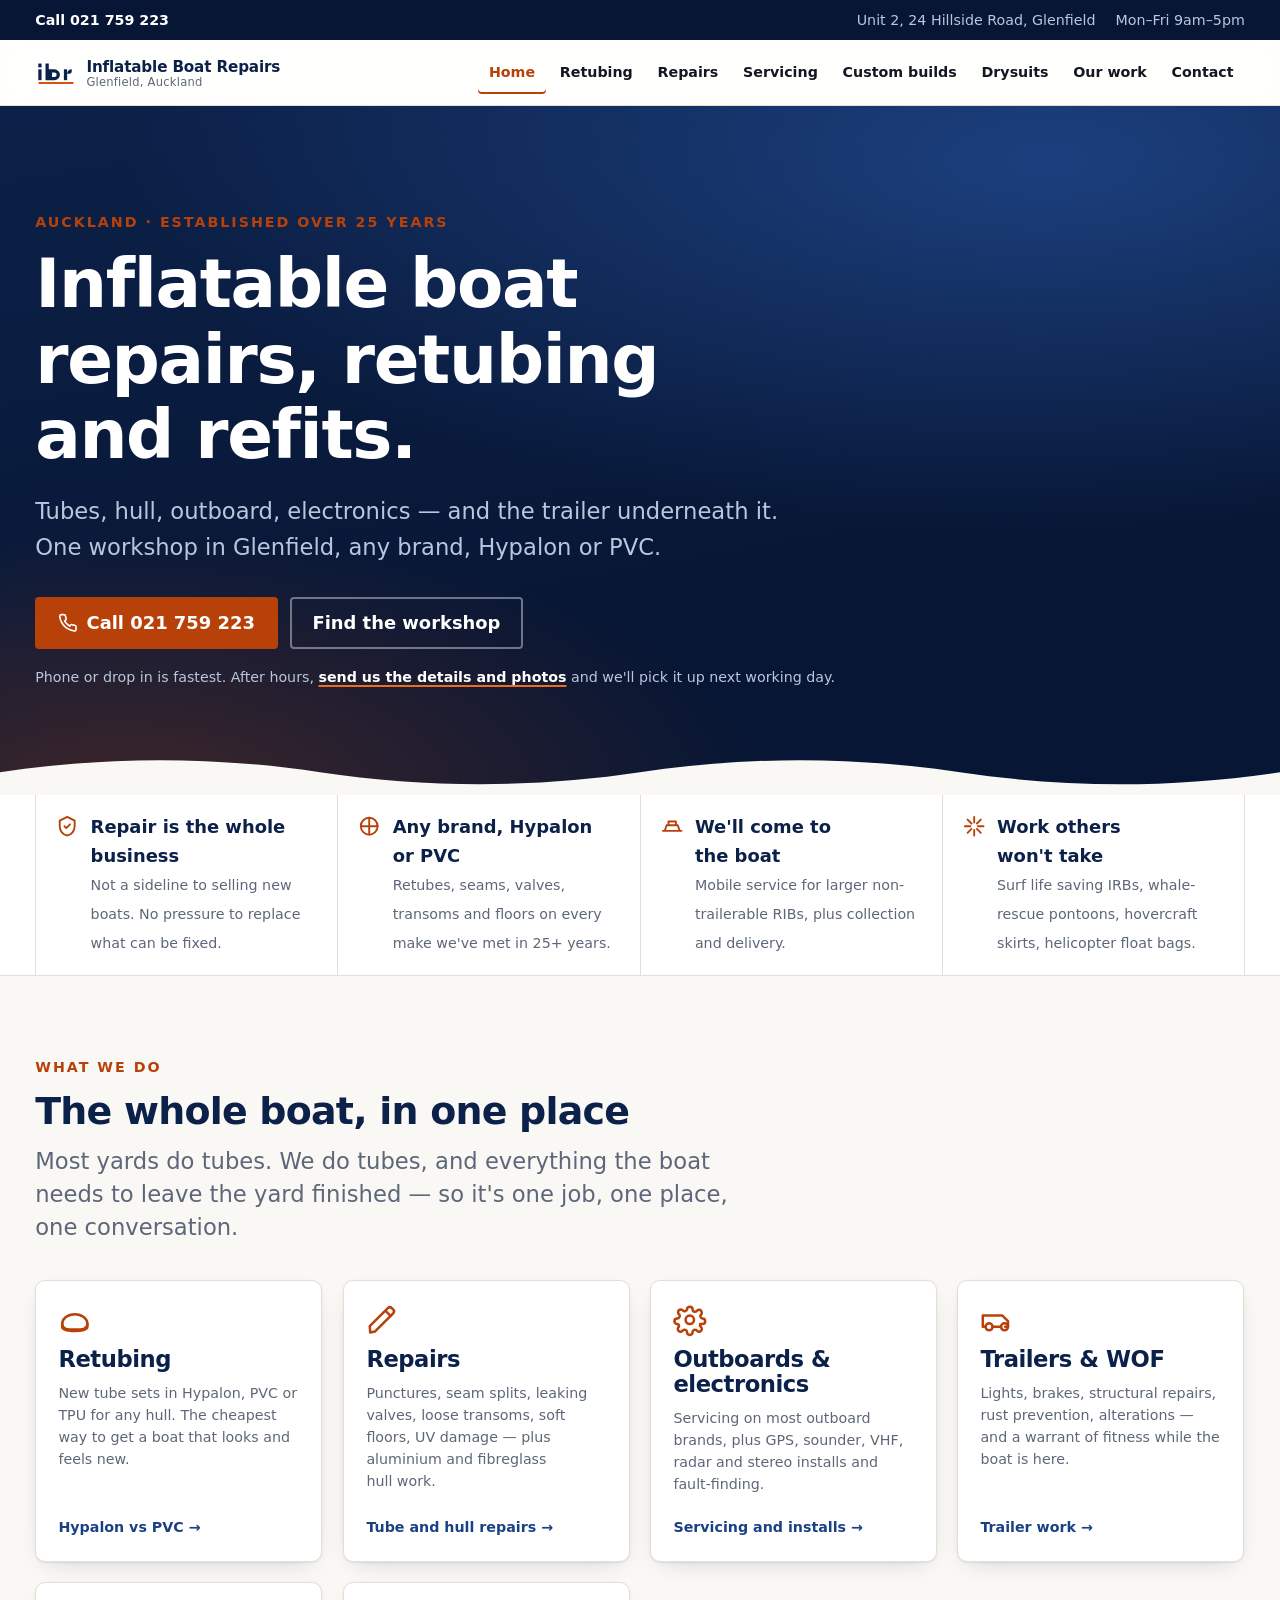
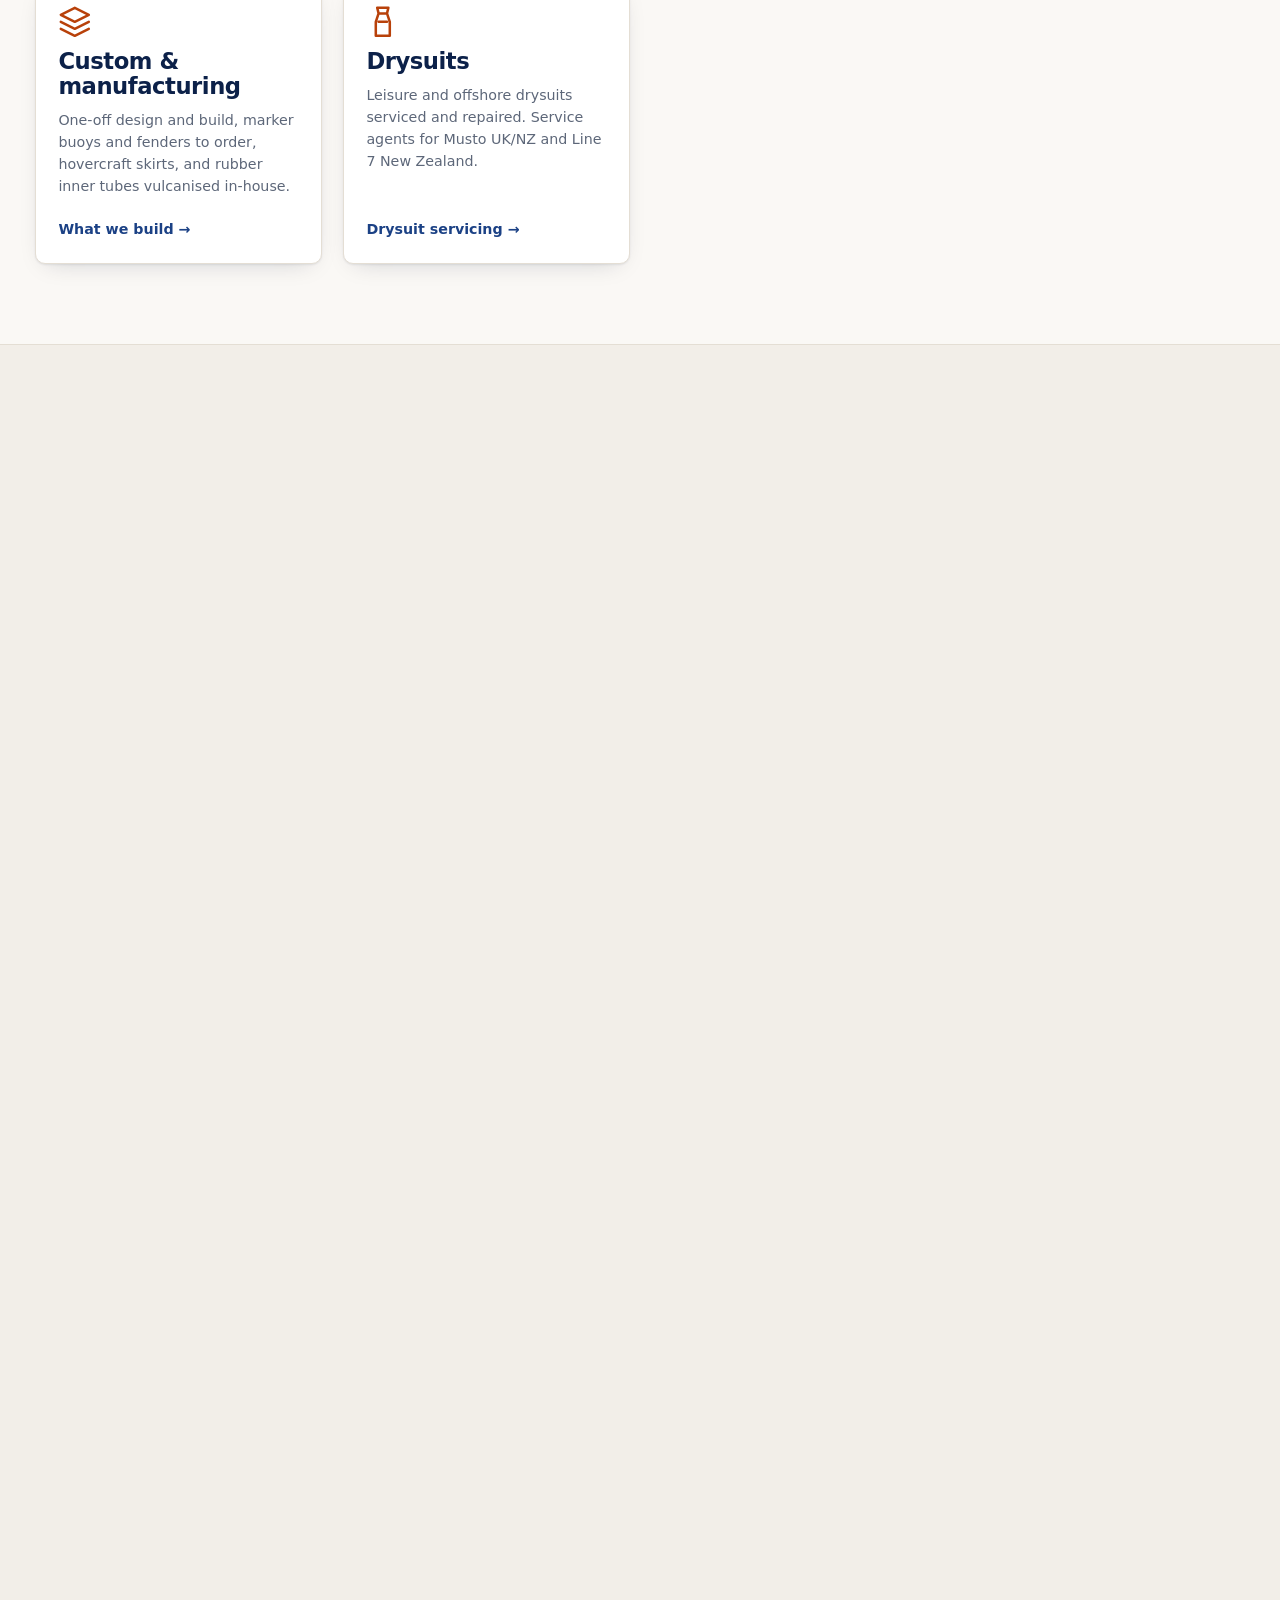
==== site/index.html @ b48d6b83 "feat: rebuild ibr.co.nz as a modern static site Replaces a 2013 HTTrack scrape of a 2004 Dreamweaver" ====
<!doctype html>
<html lang="en-NZ">
<head>
<meta charset="utf-8">
<meta name="viewport" content="width=device-width, initial-scale=1">
<!-- PRE-LAUNCH: remove this line before go-live. See GO-LIVE.md. -->
<meta name="robots" content="noindex, nofollow">
<title>Inflatable Boat Repairs — retubing and refits, Glenfield, Auckland</title>
<meta name="description" content="Auckland's inflatable boat and RIB repair specialist. Retubing in Hypalon and PVC, tube and seam repairs, aluminium and fibreglass hulls, outboards, marine electronics and trailers. Workshop in Glenfield.">
<link rel="icon" href="assets/img/brand/favicon.svg" type="image/svg+xml">
<link rel="stylesheet" href="assets/css/site.css">
<meta property="og:type" content="website">
<meta property="og:title" content="Inflatable Boat Repairs — Glenfield, Auckland">
<meta property="og:description" content="Retubing, tube and hull repairs, outboards, electronics and trailers. One workshop, any brand, Hypalon or PVC.">
<script type="module" src="assets/js/site.js"></script>
</head>
<body>

<a class="skip" href="#main">Skip to content</a>

<div class="callbar">
  <div class="shell callbar__inner">
    <a href="tel:+6421759223">Call 021 759 223</a>
    <span class="callbar__meta">
      <span>Unit 2, 24 Hillside Road, Glenfield</span>
      <span>Mon&ndash;Fri 9am&ndash;5pm</span>
    </span>
  </div>
</div>

<header class="site-header">
  <div class="shell site-header__inner">
    <a class="logo" href="index.html" aria-label="Inflatable Boat Repairs — home">
      <img src="assets/img/brand/logo.svg" width="128" height="72" alt="">
      <span class="logo__text">
        <span class="logo__name">Inflatable Boat Repairs</span>
        <span class="logo__tag">Glenfield, Auckland</span>
      </span>
    </a>

    <button class="nav-toggle" type="button" aria-expanded="false" aria-controls="primary-nav" hidden>
      <svg viewBox="0 0 24 24" fill="none" stroke="currentColor" stroke-width="2.5" stroke-linecap="round" aria-hidden="true"><path d="M4 7h16M4 12h16M4 17h16"/></svg>
      Menu
    </button>

    <nav class="nav" id="primary-nav" aria-label="Primary">
      <ul>
        <li><a href="index.html" aria-current="page">Home</a></li>
        <li><a href="retubing.html">Retubing</a></li>
        <li><a href="repairs.html">Repairs</a></li>
        <li><a href="servicing.html">Servicing</a></li>
        <li><a href="custom.html">Custom builds</a></li>
        <li><a href="drysuits.html">Drysuits</a></li>
        <li><a href="work.html">Our work</a></li>
        <li><a href="contact.html">Contact</a></li>
      </ul>
    </nav>
  </div>
</header>

<main id="main">

  <section class="hero">
    <div class="shell hero__inner">
      <p class="eyebrow">Auckland &middot; established over 25 years</p>
      <h1>Inflatable boat repairs, retubing and refits.</h1>
      <p class="hero__lede">
        Tubes, hull, outboard, electronics &mdash; and the trailer underneath it.
        One workshop in Glenfield, any brand, Hypalon or PVC.
      </p>
      <div class="btn-row hero__actions">
        <a class="btn btn--primary" href="tel:+6421759223">
          <svg viewBox="0 0 24 24" fill="none" stroke="currentColor" stroke-width="2" stroke-linecap="round" stroke-linejoin="round" aria-hidden="true"><path d="M22 16.9v3a2 2 0 0 1-2.2 2 19.8 19.8 0 0 1-8.6-3.1 19.5 19.5 0 0 1-6-6A19.8 19.8 0 0 1 2.1 4.2 2 2 0 0 1 4.1 2h3a2 2 0 0 1 2 1.7c.1 1 .4 1.9.7 2.8a2 2 0 0 1-.5 2.1L8.1 9.9a16 16 0 0 0 6 6l1.3-1.3a2 2 0 0 1 2.1-.4c.9.3 1.8.6 2.8.7a2 2 0 0 1 1.7 2z"/></svg>
          Call 021 759 223
        </a>
        <a class="btn btn--on-dark" href="contact.html">Find the workshop</a>
      </div>
      <p class="hero__note">
        Phone or drop in is fastest. After hours,
        <a href="contact.html#enquiry">send us the details and photos</a> and we'll pick it up next working day.
      </p>
    </div>
    <svg class="hero__waterline" viewBox="0 0 1440 60" preserveAspectRatio="none" aria-hidden="true" focusable="false">
      <path fill="currentColor" d="M0 34c120-18 240-18 360 0s240 18 360 0 240-18 360 0 240 18 360 0v26H0z"/>
    </svg>
  </section>

  <section class="trust">
    <div class="shell">
      <h2 class="visually-hidden">Why owners and operators bring boats to us</h2>
      <ul>
        <li>
          <svg viewBox="0 0 24 24" fill="none" stroke="currentColor" stroke-width="2" stroke-linecap="round" stroke-linejoin="round" aria-hidden="true"><path d="M12 2 4 6v6c0 5 3.4 9.4 8 10 4.6-.6 8-5 8-10V6z"/><path d="m9 12 2 2 4-4"/></svg>
          <div><b>Repair is the whole business</b><span>Not a sideline to selling new boats. No pressure to replace what can be fixed.</span></div>
        </li>
        <li>
          <svg viewBox="0 0 24 24" fill="none" stroke="currentColor" stroke-width="2" stroke-linecap="round" stroke-linejoin="round" aria-hidden="true"><path d="M3 12h18M12 3v18"/><circle cx="12" cy="12" r="9"/></svg>
          <div><b>Any brand, Hypalon or PVC</b><span>Retubes, seams, valves, transoms and floors on every make we've met in 25+ years.</span></div>
        </li>
        <li>
          <svg viewBox="0 0 24 24" fill="none" stroke="currentColor" stroke-width="2" stroke-linecap="round" stroke-linejoin="round" aria-hidden="true"><path d="M2 17h20M4 17l2-6h12l2 6M8 11V7h8v4"/></svg>
          <div><b>We'll come to the boat</b><span>Mobile service for larger non-trailerable RIBs, plus collection and delivery.</span></div>
        </li>
        <li>
          <svg viewBox="0 0 24 24" fill="none" stroke="currentColor" stroke-width="2" stroke-linecap="round" stroke-linejoin="round" aria-hidden="true"><path d="M12 2v6M12 22v-6M4.9 4.9l4.2 4.2M19.1 19.1l-4.2-4.2M2 12h6M22 12h-6M4.9 19.1l4.2-4.2M19.1 4.9l-4.2 4.2"/></svg>
          <div><b>Work others won't take</b><span>Surf life saving IRBs, whale-rescue pontoons, hovercraft skirts, helicopter float bags.</span></div>
        </li>
      </ul>
    </div>
  </section>

  <section class="section">
    <div class="shell">
      <p class="eyebrow">What we do</p>
      <h2 style="font-size:var(--step-3)">The whole boat, in one place</h2>
      <p class="lede" style="margin-block-start:.75rem">
        Most yards do tubes. We do tubes, and everything the boat needs to leave
        the yard finished &mdash; so it's one job, one place, one conversation.
      </p>

      <div class="grid" style="margin-block-start:2.25rem">
        <article class="card">
          <svg class="card__icon" viewBox="0 0 24 24" fill="none" stroke="currentColor" stroke-width="1.8" stroke-linecap="round" stroke-linejoin="round" aria-hidden="true"><path d="M3 15c0-3.9 4-7 9-7s9 3.1 9 7-4 4-9 4-9-.1-9-4z"/><path d="M3 15v2c0 2 4 3 9 3s9-1 9-3v-2"/></svg>
          <h3>Retubing</h3>
          <p>New tube sets in Hypalon, PVC or TPU for any hull. The cheapest way to get a boat that looks and feels new.</p>
          <a class="card__more" href="retubing.html">Hypalon vs PVC</a>
        </article>

        <article class="card">
          <svg class="card__icon" viewBox="0 0 24 24" fill="none" stroke="currentColor" stroke-width="1.8" stroke-linecap="round" stroke-linejoin="round" aria-hidden="true"><path d="m14.7 6.3 3 3M3 21l3.5-.7L19.4 7.4a2 2 0 0 0 0-2.8l-1-1a2 2 0 0 0-2.8 0L2.7 16.5z"/></svg>
          <h3>Repairs</h3>
          <p>Punctures, seam splits, leaking valves, loose transoms, soft floors, UV damage &mdash; plus aluminium and fibreglass hull work.</p>
          <a class="card__more" href="repairs.html">Tube and hull repairs</a>
        </article>

        <article class="card">
          <svg class="card__icon" viewBox="0 0 24 24" fill="none" stroke="currentColor" stroke-width="1.8" stroke-linecap="round" stroke-linejoin="round" aria-hidden="true"><circle cx="12" cy="12" r="3"/><path d="M19.4 15a1.7 1.7 0 0 0 .3 1.8l.1.1a2 2 0 1 1-2.8 2.8l-.1-.1a1.7 1.7 0 0 0-2.9 1.2 2 2 0 1 1-4 0 1.7 1.7 0 0 0-2.9-1.2l-.1.1a2 2 0 1 1-2.8-2.8l.1-.1A1.7 1.7 0 0 0 3 15a2 2 0 1 1 0-4 1.7 1.7 0 0 0 1.5-2.7l-.1-.1a2 2 0 1 1 2.8-2.8l.1.1A1.7 1.7 0 0 0 10 4.6a2 2 0 1 1 4 0 1.7 1.7 0 0 0 2.9 1.2l.1-.1a2 2 0 1 1 2.8 2.8l-.1.1A1.7 1.7 0 0 0 21 11a2 2 0 1 1 0 4z"/></svg>
          <h3>Outboards &amp; electronics</h3>
          <p>Servicing on most outboard brands, plus GPS, sounder, VHF, radar and stereo installs and fault-finding.</p>
          <a class="card__more" href="servicing.html">Servicing and installs</a>
        </article>

        <article class="card">
          <svg class="card__icon" viewBox="0 0 24 24" fill="none" stroke="currentColor" stroke-width="1.8" stroke-linecap="round" stroke-linejoin="round" aria-hidden="true"><circle cx="6.5" cy="17" r="2.5"/><circle cx="17.5" cy="17" r="2.5"/><path d="M4 17H2V9h14l4 4v4h-2M9 17h6"/></svg>
          <h3>Trailers &amp; WOF</h3>
          <p>Lights, brakes, structural repairs, rust prevention, alterations &mdash; and a warrant of fitness while the boat is here.</p>
          <a class="card__more" href="servicing.html#trailers">Trailer work</a>
        </article>

        <article class="card">
          <svg class="card__icon" viewBox="0 0 24 24" fill="none" stroke="currentColor" stroke-width="1.8" stroke-linecap="round" stroke-linejoin="round" aria-hidden="true"><path d="M12 2 2 7l10 5 10-5z"/><path d="m2 17 10 5 10-5M2 12l10 5 10-5"/></svg>
          <h3>Custom &amp; manufacturing</h3>
          <p>One-off design and build, marker buoys and fenders to order, hovercraft skirts, and rubber inner tubes vulcanised in-house.</p>
          <a class="card__more" href="custom.html">What we build</a>
        </article>

        <article class="card">
          <svg class="card__icon" viewBox="0 0 24 24" fill="none" stroke="currentColor" stroke-width="1.8" stroke-linecap="round" stroke-linejoin="round" aria-hidden="true"><path d="M8 2h8l-1 4H9zM9 6l-2 6v10h10V12l-2-6M9 12h6"/></svg>
          <h3>Drysuits</h3>
          <p>Leisure and offshore drysuits serviced and repaired. Service agents for Musto UK/NZ and Line 7 New Zealand.</p>
          <a class="card__more" href="drysuits.html">Drysuit servicing</a>
        </article>
      </div>
    </div>
  </section>

  <section class="section section--sunken deferred">
    <div class="shell">
      <div class="split">
        <div>
          <p class="eyebrow">The decision most owners face</p>
          <h2 style="font-size:var(--step-3)">Hypalon or PVC?</h2>
          <div class="prose" style="margin-block-start:1rem">
            <p>
              It's the question that decides what a retube costs and how long it
              lasts. The short version: <strong>Hypalon</strong> &mdash; properly,
              chlorosulfonated polyethylene &mdash; is chosen for longevity and dry
              abrasion resistance, and averages around 30 years.
              <strong>PVC</strong> is chosen for fast production and a lower price,
              and averages around 7.
            </p>
            <p>
              Which is right depends on how the boat is used, where it's stored, and
              how long you plan to keep it. A boat on a mooring in full Auckland sun
              is a different problem from a tender that lives under cover.
            </p>
          </div>
          <div class="btn-row" style="margin-block-start:1.5rem">
            <a class="btn btn--ghost" href="retubing.html">Compare the materials</a>
          </div>
        </div>
        <div class="grid" style="gap:1rem">
          <figure class="shot">
            <img src="assets/img/archive/hypalon-tube.jpg" width="300" height="197" alt="A Hypalon tube set under construction in the IBR workshop." loading="lazy" decoding="async">
            <figcaption><b>Hypalon</b><span>~30 year average life. Best dry abrasion resistance.</span></figcaption>
          </figure>
          <figure class="shot">
            <img src="assets/img/archive/pvc-tube.jpg" width="300" height="199" alt="A PVC tube set on the bench." loading="lazy" decoding="async">
            <figcaption><b>PVC</b><span>~7 year average life. Lower cost, faster to build.</span></figcaption>
          </figure>
        </div>
      </div>
    </div>
  </section>

  <section class="section deferred">
    <div class="shell">
      <p class="eyebrow">Track record</p>
      <h2 style="font-size:var(--step-3)">The jobs that prove the fabrication</h2>
      <p class="lede" style="margin-block-start:.75rem">
        Anyone can patch a tube. These are the jobs that show what the workshop can
        actually make.
      </p>

      <div class="grid grid--2" style="margin-block-start:2.25rem">
        <article class="card">
          <h3>Whale rescue pontoons</h3>
          <p>
            Developed with Project Jonah to refloat stranded and injured whales and
            carry them back to sea &mdash; a world first. Sets are still built here and
            shipped overseas.
          </p>
        </article>
        <article class="card">
          <h3>Surf life saving IRBs</h3>
          <p>
            Repairs and retubes for New Zealand surf life saving craft &mdash; boats
            that get launched through breaking surf and have to be right.
          </p>
        </article>
        <article class="card">
          <h3>Rescue hovercraft</h3>
          <p>
            Directional air fingers produced for the Auckland Airport rescue
            hovercraft, alongside hovercraft skirts for the leisure market.
          </p>
        </article>
        <article class="card">
          <h3>Ocean racing drysuits</h3>
          <p>
            Service agents through the Whitbread, the Volvo Ocean Race and the BT
            Global Challenge &mdash; kit that has to keep working a long way from help.
          </p>
        </article>
      </div>

      <div class="btn-row" style="margin-block-start:2rem">
        <a class="btn btn--ghost" href="work.html">See the workshop</a>
      </div>
    </div>
  </section>

  <!-- EDIT ME: one line, changed as the season turns. See README.md. -->
  <section class="section section--sunken">
    <div class="shell shell--narrow center">
      <p class="eyebrow">Current booking status</p>
      <p style="font-size:var(--step-2);font-weight:800;color:var(--brand);line-height:1.25;text-wrap:balance">
        Winter is the quiet bench &mdash; the best time to book a retube or a
        commercial refit before the season starts.
      </p>
      <p style="margin-block-start:1rem;color:var(--text-muted)">
        From September the workshop fills up fast. If your boat needs to be ready for
        Labour Weekend, talk to us early rather than late.
      </p>
    </div>
  </section>

  <section class="cta section">
    <div class="shell">
      <h2>Not sure if it's worth fixing?</h2>
      <p>
        That's the most common call we get, and it's a fair question. Ring us and
        describe it, or bring the boat in &mdash; we'll tell you straight whether it's
        a repair, a retube, or not worth your money.
      </p>
      <div class="btn-row">
        <a class="btn btn--primary" href="tel:+6421759223">Call 021 759 223</a>
        <a class="btn btn--on-dark" href="contact.html#enquiry">Send photos instead</a>
      </div>
    </div>
  </section>

</main>

<footer class="site-footer">
  <div class="shell">
    <div class="site-footer__grid">
      <div>
        <h2>Workshop</h2>
        <p style="color:#fff;font-weight:700">Inflatable Boat Repairs Ltd</p>
        <p>Unit 2, 24 Hillside Road<br>Glenfield, Auckland</p>
        <p style="margin-block-start:.6rem">Mon&ndash;Fri 9am&ndash;5pm</p>
      </div>
      <div>
        <h2>Contact</h2>
        <ul>
          <li><a class="tel" href="tel:+6421759223">021 759 223</a></li>
          <li><a href="mailto:info@ibr.co.nz">info@ibr.co.nz</a></li>
          <li><a href="contact.html#enquiry">Send us photos</a></li>
        </ul>
      </div>
      <div>
        <h2>Services</h2>
        <ul>
          <li><a href="retubing.html">Retubing</a></li>
          <li><a href="repairs.html">Tube &amp; hull repairs</a></li>
          <li><a href="servicing.html">Outboards &amp; electronics</a></li>
          <li><a href="servicing.html#trailers">Trailers &amp; WOF</a></li>
          <li><a href="custom.html">Custom &amp; manufacturing</a></li>
          <li><a href="drysuits.html">Drysuits</a></li>
        </ul>
      </div>
      <div>
        <h2>More</h2>
        <ul>
          <li><a href="work.html">Our work</a></li>
          <li><a href="contact.html">Contact &amp; directions</a></li>
        </ul>
      </div>
    </div>
    <div class="site-footer__base">
      <span>&copy; 2026 Inflatable Boat Repairs Ltd</span>
      <span>Glenfield, Auckland, New Zealand</span>
    </div>
  </div>
</footer>

</body>
</html>
---- site/assets/css/site.css ----
/* ==========================================================================
   IBR — Inflatable Boat Repairs
   Hand-authored CSS. No build step, no preprocessor.
   Uses native CSS nesting, custom properties, container queries, :has(),
   and cross-document view transitions. Targets current evergreen browsers.
   ========================================================================== */

/* --- Design tokens ------------------------------------------------------ */

:root {
  color-scheme: light dark;

  /* Brand. Descended from the original #000099 but darkened and desaturated
     so it holds body text at AA and doesn't vibrate against white. */
  --navy-900: #071634;
  --navy-800: #0c2149;
  --navy-700: #123061;
  --navy-600: #1b4185;
  --navy-500: #2a5cb0;
  --navy-100: #dbe6f7;
  --navy-050: #eef3fc;

  /* Rescue orange. Marine hi-vis; used only for action and emphasis. */
  --hi-600: #b8410a;
  --hi-500: #d9530f;
  --hi-400: #f26a1b;
  --hi-100: #ffe6d6;

  --sand-050: #faf8f5;
  --sand-100: #f2eee8;
  --sand-200: #e4ded4;

  --ink-900: #131720;
  --ink-700: #333b4a;
  --ink-500: #5d6779;
  --ink-300: #9aa3b2;

  /* Semantic — light theme is the base definition. */
  --bg: var(--sand-050);
  --bg-raised: #ffffff;
  --bg-sunken: var(--sand-100);
  --bg-invert: var(--navy-900);
  --text: var(--ink-900);
  --text-muted: var(--ink-500);
  --text-invert: #ffffff;
  --text-invert-muted: #b9c6de;
  --rule: var(--sand-200);
  --rule-strong: #cdc4b6;
  --accent: var(--hi-600);
  --accent-hover: var(--hi-500);
  --link: var(--navy-600);
  --brand: var(--navy-800);
  --focus: var(--hi-500);
  --shadow: 0 1px 2px rgb(7 22 52 / 8%), 0 8px 24px -12px rgb(7 22 52 / 22%);
  --shadow-lift: 0 2px 4px rgb(7 22 52 / 10%), 0 16px 40px -16px rgb(7 22 52 / 30%);

  /* Scale */
  --step--1: clamp(0.83rem, 0.81rem + 0.1vw, 0.89rem);
  --step-0: clamp(1rem, 0.96rem + 0.2vw, 1.12rem);
  --step-1: clamp(1.2rem, 1.13rem + 0.36vw, 1.45rem);
  --step-2: clamp(1.45rem, 1.32rem + 0.62vw, 1.9rem);
  --step-3: clamp(1.75rem, 1.53rem + 1.05vw, 2.5rem);
  --step-4: clamp(2.1rem, 1.74rem + 1.75vw, 3.3rem);
  --step-5: clamp(2.5rem, 1.9rem + 2.9vw, 4.4rem);

  --measure: 62ch;
  --gutter: clamp(1rem, 0.6rem + 2vw, 2.5rem);
  --shell: 76rem;
  --radius: 4px;
  --radius-lg: 10px;

  --font: system-ui, -apple-system, "Segoe UI", Roboto, "Helvetica Neue",
    Arial, sans-serif;
  --font-mono: ui-monospace, SFMono-Regular, "SF Mono", Menlo, Consolas,
    monospace;
}

@media (prefers-color-scheme: dark) {
  :root:not([data-theme="light"]) {
    --bg: #0a0f1a;
    --bg-raised: #121a2a;
    --bg-sunken: #070b14;
    --bg-invert: #050a14;
    --text: #eef2f8;
    --text-muted: #a3aec2;
    --text-invert: #ffffff;
    --text-invert-muted: #a3aec2;
    --rule: #23304a;
    --rule-strong: #35476b;
    --accent: #ff8b4a;
    --accent-hover: #ffa370;
    --link: #8db4f0;
    --brand: #d7e4fb;
    --focus: #ff8b4a;
    --shadow: 0 1px 2px rgb(0 0 0 / 40%), 0 8px 24px -12px rgb(0 0 0 / 70%);
    --shadow-lift: 0 2px 4px rgb(0 0 0 / 50%), 0 16px 40px -16px rgb(0 0 0 / 80%);
  }
}

:root[data-theme="dark"] {
  --bg: #0a0f1a;
  --bg-raised: #121a2a;
  --bg-sunken: #070b14;
  --bg-invert: #050a14;
  --text: #eef2f8;
  --text-muted: #a3aec2;
  --text-invert: #ffffff;
  --text-invert-muted: #a3aec2;
  --rule: #23304a;
  --rule-strong: #35476b;
  --accent: #ff8b4a;
  --accent-hover: #ffa370;
  --link: #8db4f0;
  --brand: #d7e4fb;
  --focus: #ff8b4a;
  --shadow: 0 1px 2px rgb(0 0 0 / 40%), 0 8px 24px -12px rgb(0 0 0 / 70%);
  --shadow-lift: 0 2px 4px rgb(0 0 0 / 50%), 0 16px 40px -16px rgb(0 0 0 / 80%);
}

/* --- Reset -------------------------------------------------------------- */

*,
*::before,
*::after {
  box-sizing: border-box;
}

* {
  margin: 0;
}

html {
  -webkit-text-size-adjust: 100%;
  scroll-behavior: smooth;
  scroll-padding-block-start: 6rem;
}

@media (prefers-reduced-motion: reduce) {
  html {
    scroll-behavior: auto;
  }

  *,
  *::before,
  *::after {
    animation-duration: 0.01ms !important;
    animation-iteration-count: 1 !important;
    transition-duration: 0.01ms !important;
  }
}

body {
  background: var(--bg);
  color: var(--text);
  font-family: var(--font);
  font-size: var(--step-0);
  line-height: 1.6;
  min-height: 100dvh;
  display: flex;
  flex-direction: column;
  -webkit-font-smoothing: antialiased;
}

img,
picture,
svg {
  display: block;
  max-width: 100%;
  height: auto;
}

h1,
h2,
h3,
h4 {
  line-height: 1.12;
  text-wrap: balance;
  font-weight: 800;
  letter-spacing: -0.02em;
  color: var(--brand);
}

p,
li {
  text-wrap: pretty;
}

a {
  color: var(--link);
  text-underline-offset: 0.18em;
  text-decoration-thickness: from-font;
}

:focus-visible {
  outline: 3px solid var(--focus);
  outline-offset: 2px;
  border-radius: 2px;
}

::selection {
  background: var(--hi-100);
  color: var(--navy-900);
}

/* --- Cross-document view transitions ------------------------------------ */

@view-transition {
  navigation: auto;
}

@media (prefers-reduced-motion: no-preference) {
  ::view-transition-old(root) {
    animation: vt-out 90ms ease both;
  }

  ::view-transition-new(root) {
    animation: vt-in 180ms ease both;
  }

  @keyframes vt-out {
    to {
      opacity: 0;
    }
  }

  @keyframes vt-in {
    from {
      opacity: 0;
    }
  }
}

.site-header {
  view-transition-name: site-header;
}

/* --- Layout primitives -------------------------------------------------- */

.shell {
  width: min(100% - (var(--gutter) * 2), var(--shell));
  margin-inline: auto;
}

.shell--narrow {
  width: min(100% - (var(--gutter) * 2), 46rem);
  margin-inline: auto;
}

.stack > * + * {
  margin-block-start: var(--flow, 1rem);
}

.section {
  padding-block: clamp(2.75rem, 1.8rem + 4vw, 5.5rem);
}

.section--sunken {
  background: var(--bg-sunken);
  border-block: 1px solid var(--rule);
}

.prose {
  max-width: var(--measure);

  & h2 {
    font-size: var(--step-2);
    margin-block-start: 2.25em;
  }

  & h3 {
    font-size: var(--step-1);
    margin-block-start: 1.8em;
  }

  & > * + * {
    margin-block-start: 1rem;
  }

  & ul,
  & ol {
    padding-inline-start: 1.25rem;

    & li + li {
      margin-block-start: 0.4rem;
    }
  }

  & strong {
    color: var(--text);
    font-weight: 700;
  }
}

.eyebrow {
  font-size: var(--step--1);
  font-weight: 800;
  letter-spacing: 0.14em;
  text-transform: uppercase;
  color: var(--accent);
  margin-block-end: 0.75rem;
}

.lede {
  font-size: var(--step-1);
  line-height: 1.45;
  color: var(--text-muted);
  max-width: 52ch;
}

/* --- Skip link ---------------------------------------------------------- */

.skip {
  position: absolute;
  inset-block-start: 0.5rem;
  inset-inline-start: 0.5rem;
  z-index: 100;
  padding: 0.7rem 1.1rem;
  background: var(--accent);
  color: #fff;
  font-weight: 700;
  border-radius: var(--radius);
  transform: translateY(-160%);
  transition: transform 120ms ease;

  &:focus-visible {
    transform: translateY(0);
  }
}

/* --- Call bar (mobile-first, always reachable) -------------------------- */

.callbar {
  background: var(--navy-900);
  color: var(--text-invert);
  font-size: var(--step--1);

  & .callbar__inner {
    display: flex;
    flex-wrap: wrap;
    align-items: center;
    gap: 0.35rem 1.25rem;
    padding-block: 0.55rem;
  }

  & a {
    color: #fff;
    font-weight: 700;
    text-decoration: none;

    &:hover {
      text-decoration: underline;
    }
  }

  & .callbar__meta {
    color: var(--text-invert-muted);
    display: flex;
    flex-wrap: wrap;
    gap: 0.35rem 1.25rem;
    margin-inline-start: auto;
  }
}

/* --- Header / nav ------------------------------------------------------- */

.site-header {
  position: sticky;
  inset-block-start: 0;
  z-index: 50;
  background: color-mix(in srgb, var(--bg-raised) 88%, transparent);
  backdrop-filter: blur(10px);
  border-block-end: 1px solid var(--rule);

  & .site-header__inner {
    display: flex;
    align-items: center;
    gap: 1rem;
    padding-block: 0.7rem;
  }
}

.logo {
  display: inline-flex;
  align-items: center;
  gap: 0.6rem;
  text-decoration: none;
  color: inherit;
  /* Must be allowed to shrink, or the wordmark shoves the menu button off
     the side of a 375px screen. */
  flex: 0 1 auto;
  min-width: 0;

  & :is(svg, img) {
    width: 2.6rem;
    height: auto;
    flex: none;
  }

  & .logo__text {
    display: none;
    line-height: 1.15;
  }

  & .logo__name {
    font-weight: 800;
    font-size: 0.9rem;
    letter-spacing: -0.01em;
    color: var(--brand);
  }

  & .logo__tag {
    display: none;
    font-size: 0.72rem;
    color: var(--text-muted);
    letter-spacing: 0.02em;
  }

  /* Name appears once there's room for it to wrap to two lines beside the
     mark; the location line waits until there's room for it on one. */
  @media (width >= 23rem) {
    & .logo__text {
      display: block;
    }
  }

  @media (width >= 40rem) {
    & .logo__name {
      font-size: 0.95rem;
      white-space: nowrap;
    }

    & .logo__tag {
      display: block;
    }
  }
}

.nav-toggle {
  margin-inline-start: auto;
  display: inline-flex;
  align-items: center;
  gap: 0.5rem;
  font: inherit;
  font-weight: 700;
  font-size: var(--step--1);
  color: var(--text);
  background: var(--bg-sunken);
  border: 1px solid var(--rule-strong);
  border-radius: var(--radius);
  padding: 0.5rem 0.8rem;
  cursor: pointer;

  & svg {
    width: 1.05rem;
  }

  @media (width >= 60rem) {
    display: none;
  }
}

.nav {
  @media (width >= 60rem) {
    margin-inline-start: auto;
  }

  & ul {
    list-style: none;
    padding: 0;
    display: flex;
    flex-direction: column;
    gap: 0.15rem;

    @media (width >= 60rem) {
      flex-direction: row;
      align-items: center;
      gap: 0.15rem;
    }
  }

  & a {
    display: block;
    padding: 0.6rem 0.7rem;
    border-radius: var(--radius);
    text-decoration: none;
    font-weight: 600;
    font-size: var(--step--1);
    color: var(--text);

    &:hover {
      background: var(--bg-sunken);
      color: var(--link);
    }

    &[aria-current="page"] {
      color: var(--accent);
      box-shadow: inset 0 -2px 0 var(--accent);
    }
  }
}

/* The nav only collapses behind a button once JS has revealed that button.
   With JS blocked the toggle stays [hidden] and the nav renders in normal
   flow — so navigation never depends on a script. :has() carries the whole
   open/closed state; the script does nothing but flip aria-expanded. */
@media (width < 60rem) {
  .site-header:has(.nav-toggle:not([hidden])) .nav {
    display: none;
    position: absolute;
    inset-inline: 0;
    inset-block-start: 100%;
    background: var(--bg-raised);
    border-block-end: 1px solid var(--rule);
    box-shadow: var(--shadow);
    padding: var(--gutter);
  }

  .site-header:has(.nav-toggle[aria-expanded="true"]) .nav {
    display: block;
  }
}

/* --- Buttons ------------------------------------------------------------ */

.btn {
  display: inline-flex;
  align-items: center;
  justify-content: center;
  gap: 0.55rem;
  padding: 0.8rem 1.3rem;
  border-radius: var(--radius);
  font-weight: 700;
  font-size: var(--step-0);
  text-decoration: none;
  border: 2px solid transparent;
  cursor: pointer;
  font-family: inherit;
  line-height: 1.2;
  transition: background-color 120ms ease, border-color 120ms ease,
    transform 120ms ease;

  & svg {
    width: 1.1em;
    height: 1.1em;
    flex: none;
  }

  &:active {
    transform: translateY(1px);
  }
}

.btn--primary {
  background: var(--accent);
  color: #fff;

  &:hover {
    background: var(--accent-hover);
  }
}

.btn--ghost {
  border-color: currentcolor;
  color: var(--link);

  &:hover {
    background: var(--bg-sunken);
  }
}

.btn--on-dark {
  border-color: #ffffff66;
  color: #fff;

  &:hover {
    background: #ffffff1a;
    border-color: #fff;
  }
}

.btn-row {
  display: flex;
  flex-wrap: wrap;
  gap: 0.75rem;
}

/* --- Hero --------------------------------------------------------------- */

.hero {
  position: relative;
  background: var(--navy-900);
  color: var(--text-invert);
  overflow: hidden;
  isolation: isolate;

  /* Painted, not photographed: no hero image to download at the boat ramp. */
  &::before {
    content: "";
    position: absolute;
    inset: 0;
    z-index: -2;
    background:
      radial-gradient(
        120% 90% at 82% 8%,
        rgb(42 92 176 / 55%) 0%,
        transparent 60%
      ),
      radial-gradient(
        90% 70% at 10% 100%,
        rgb(217 83 15 / 26%) 0%,
        transparent 55%
      ),
      linear-gradient(170deg, var(--navy-800), var(--navy-900) 70%);
  }

  & .hero__inner {
    padding-block: clamp(3rem, 1.8rem + 6vw, 7rem);
    position: relative;
  }

  & h1 {
    font-size: var(--step-5);
    color: #fff;
    max-width: 17ch;
  }

  & .hero__lede {
    font-size: var(--step-1);
    color: var(--text-invert-muted);
    max-width: 54ch;
    margin-block-start: 1.25rem;
  }

  & .hero__actions {
    margin-block-start: 2rem;
  }

  & .hero__note {
    margin-block-start: 1.1rem;
    font-size: var(--step--1);
    color: var(--text-invert-muted);

    /* The page-level link colour is tuned for light backgrounds and
       disappears against the hero. */
    & a {
      color: #fff;
      font-weight: 600;
      text-decoration-color: var(--hi-400);
      text-decoration-thickness: 2px;
    }
  }
}

/* Decorative waterline drawn in SVG, sits at the foot of the hero. */
.hero__waterline {
  position: absolute;
  inset-inline: 0;
  inset-block-end: -1px;
  z-index: -1;
  width: 100%;
  height: auto;
  color: var(--bg);
  pointer-events: none;
}

/* --- Trust strip -------------------------------------------------------- */

.trust {
  background: var(--bg-raised);
  border-block-end: 1px solid var(--rule);

  & ul {
    list-style: none;
    padding: 0;
    display: grid;
    gap: 1px;
    grid-template-columns: repeat(auto-fit, minmax(min(15rem, 100%), 1fr));
    background: var(--rule);
    border-inline: 1px solid var(--rule);
  }

  & li {
    background: var(--bg-raised);
    padding: 1.15rem 1.25rem;
    display: flex;
    gap: 0.75rem;
    align-items: flex-start;
  }

  & svg {
    width: 1.4rem;
    height: 1.4rem;
    flex: none;
    color: var(--accent);
    margin-block-start: 0.15rem;
  }

  & b {
    display: block;
    color: var(--brand);
    font-size: var(--step-0);
  }

  & span {
    color: var(--text-muted);
    font-size: var(--step--1);
    line-height: 1.45;
  }
}

/* --- Cards / grids ------------------------------------------------------ */

.grid {
  display: grid;
  gap: 1.25rem;
  grid-template-columns: repeat(auto-fit, minmax(min(17rem, 100%), 1fr));
}

.grid--2 {
  grid-template-columns: repeat(auto-fit, minmax(min(21rem, 100%), 1fr));
}

.card {
  container-type: inline-size;
  background: var(--bg-raised);
  border: 1px solid var(--rule);
  border-radius: var(--radius-lg);
  padding: 1.4rem;
  display: flex;
  flex-direction: column;
  gap: 0.6rem;
  box-shadow: var(--shadow);
  transition: box-shadow 140ms ease, border-color 140ms ease,
    transform 140ms ease;

  & h3 {
    font-size: var(--step-1);
  }

  & p {
    color: var(--text-muted);
    font-size: var(--step--1);
    line-height: 1.55;
  }

  & ul {
    color: var(--text-muted);
    font-size: var(--step--1);
    padding-inline-start: 1.1rem;
    margin: 0;
  }

  & .card__icon {
    width: 2.1rem;
    height: 2.1rem;
    color: var(--accent);
  }

  & .card__more {
    margin-block-start: auto;
    padding-block-start: 0.7rem;
    font-weight: 700;
    font-size: var(--step--1);
    text-decoration: none;

    &::after {
      content: " →";
    }

    &:hover {
      text-decoration: underline;
    }
  }
}

/* Whole card is clickable when it contains a link — no nested anchors. */
.card:has(.card__more:hover),
.card:has(.card__more:focus-visible) {
  border-color: var(--accent);
  box-shadow: var(--shadow-lift);
  transform: translateY(-2px);
}

/* Container query: give roomy cards a two-column body. */
@container (width > 26rem) {
  .card--split {
    display: grid;
    grid-template-columns: auto 1fr;
    column-gap: 1.1rem;
    align-items: start;

    & .card__icon {
      grid-row: span 3;
    }
  }
}

/* --- Split feature ------------------------------------------------------ */

.split {
  display: grid;
  gap: clamp(1.5rem, 1rem + 3vw, 3.5rem);
  align-items: center;

  @media (width >= 52rem) {
    grid-template-columns: 1fr 1fr;
  }
}

.split--flip {
  @media (width >= 52rem) {
    & > *:first-child {
      order: 2;
    }
  }
}

/* --- Comparison table --------------------------------------------------- */

.table-wrap {
  overflow-x: auto;
  border: 1px solid var(--rule);
  border-radius: var(--radius-lg);
  background: var(--bg-raised);
}

table {
  border-collapse: collapse;
  width: 100%;
  min-width: 34rem;
  font-size: var(--step--1);

  & caption {
    caption-side: bottom;
    padding: 0.85rem 1rem;
    color: var(--text-muted);
    font-size: var(--step--1);
    text-align: start;
    border-block-start: 1px solid var(--rule);
  }

  & th,
  & td {
    text-align: start;
    padding: 0.8rem 1rem;
    border-block-end: 1px solid var(--rule);
    vertical-align: top;
  }

  & thead th {
    background: var(--bg-sunken);
    color: var(--brand);
    font-size: var(--step--1);
    letter-spacing: 0.04em;
    text-transform: uppercase;
  }

  & tbody th {
    color: var(--text);
    font-weight: 700;
    white-space: nowrap;
  }

  & tbody tr:last-child :is(th, td) {
    border-block-end: 0;
  }
}

/* --- Gallery ------------------------------------------------------------ */

.gallery {
  display: grid;
  gap: 1rem;
  grid-template-columns: repeat(auto-fill, minmax(min(15rem, 100%), 1fr));
  list-style: none;
  padding: 0;
}

.shot {
  margin: 0;
  background: var(--bg-raised);
  border: 1px solid var(--rule);
  border-radius: var(--radius-lg);
  overflow: hidden;
  display: flex;
  flex-direction: column;

  & img {
    width: 100%;
    aspect-ratio: 3 / 2;
    object-fit: cover;
    background: var(--bg-sunken);
  }

  & figcaption {
    padding: 0.85rem 1rem 1rem;
    font-size: var(--step--1);
    color: var(--text-muted);
    line-height: 1.5;

    & b {
      display: block;
      color: var(--brand);
      font-size: var(--step-0);
      margin-block-end: 0.15rem;
    }
  }
}

.shot__btn {
  padding: 0;
  border: 0;
  background: none;
  cursor: zoom-in;
  display: block;
  width: 100%;
  font: inherit;
  color: inherit;
}

/* Archive photos are 400px scans — never upscale them past honest size. */
.archive-note {
  font-size: var(--step--1);
  color: var(--text-muted);
  border-inline-start: 3px solid var(--rule-strong);
  padding-inline-start: 1rem;
  max-width: var(--measure);
}

/* --- Lightbox ----------------------------------------------------------- */

dialog.lightbox {
  padding: 0;
  border: 0;
  background: transparent;
  max-width: min(100% - 2rem, 46rem);
  max-height: calc(100dvh - 2rem);
  color: var(--text);

  &::backdrop {
    background: rgb(4 9 20 / 82%);
    backdrop-filter: blur(3px);
  }

  & .lightbox__inner {
    background: var(--bg-raised);
    border-radius: var(--radius-lg);
    overflow: hidden;
    box-shadow: var(--shadow-lift);
  }

  & img {
    width: 100%;
    height: auto;
    background: var(--bg-sunken);
  }

  & .lightbox__cap {
    padding: 1rem 1.1rem;
    font-size: var(--step--1);
    color: var(--text-muted);

    & b {
      display: block;
      color: var(--brand);
      font-size: var(--step-0);
    }
  }

  & .lightbox__close {
    position: absolute;
    inset-block-start: 0.5rem;
    inset-inline-end: 0.5rem;
    background: rgb(0 0 0 / 55%);
    color: #fff;
    border: 0;
    border-radius: 999px;
    width: 2.2rem;
    height: 2.2rem;
    font-size: 1.2rem;
    cursor: pointer;
    line-height: 1;
  }
}

/* --- Forms -------------------------------------------------------------- */

.form {
  display: grid;
  gap: 1.1rem;
  max-width: 40rem;
}

.field {
  display: grid;
  gap: 0.35rem;

  & label {
    font-weight: 700;
    font-size: var(--step--1);
    color: var(--text);
  }

  & .hint {
    font-size: var(--step--1);
    color: var(--text-muted);
  }

  & :is(input, textarea, select) {
    font: inherit;
    font-size: var(--step-0);
    color: var(--text);
    background: var(--bg-raised);
    border: 1px solid var(--rule-strong);
    border-radius: var(--radius);
    padding: 0.7rem 0.8rem;
    width: 100%;

    &:focus-visible {
      border-color: var(--accent);
    }
  }

  & textarea {
    min-height: 8rem;
    resize: vertical;
  }
}

/* :has() — flag a field only once the user has actually typed something bad. */
.field:has(:user-invalid) {
  & :is(input, textarea, select) {
    border-color: var(--hi-600);
  }

  & .error {
    color: var(--hi-600);
    font-size: var(--step--1);
    font-weight: 600;
  }
}

.field .error {
  display: none;
}

.field:has(:user-invalid) .error {
  display: block;
}

fieldset {
  border: 1px solid var(--rule);
  border-radius: var(--radius-lg);
  padding: 1.1rem 1.2rem 1.3rem;

  & legend {
    font-weight: 800;
    font-size: var(--step--1);
    letter-spacing: 0.06em;
    text-transform: uppercase;
    color: var(--accent);
    padding-inline: 0.4rem;
  }
}

.choices {
  display: flex;
  flex-wrap: wrap;
  gap: 0.5rem;
  margin-block-start: 0.6rem;
}

.choice {
  & input {
    position: absolute;
    opacity: 0;
    width: 0;
    height: 0;
  }

  & span {
    display: inline-block;
    padding: 0.5rem 0.85rem;
    border: 1px solid var(--rule-strong);
    border-radius: 999px;
    font-size: var(--step--1);
    font-weight: 600;
    cursor: pointer;
    user-select: none;
  }

  & input:checked + span {
    background: var(--navy-800);
    border-color: var(--navy-800);
    color: #fff;
  }

  & input:focus-visible + span {
    outline: 3px solid var(--focus);
    outline-offset: 2px;
  }
}

.form__status {
  padding: 0.9rem 1rem;
  border-radius: var(--radius);
  font-size: var(--step--1);
  font-weight: 600;
  border: 1px solid var(--rule-strong);
  background: var(--bg-sunken);

  &:empty {
    display: none;
  }

  &[data-state="ok"] {
    border-color: #2d7a4b;
    background: #e8f6ed;
    color: #16532f;
  }

  &[data-state="err"] {
    border-color: var(--hi-600);
    background: var(--hi-100);
    color: var(--hi-600);
  }
}

/* --- Contact panel ------------------------------------------------------ */

.contact-card {
  background: var(--bg-raised);
  border: 1px solid var(--rule);
  border-radius: var(--radius-lg);
  padding: 1.5rem;
  box-shadow: var(--shadow);

  & dt {
    font-size: var(--step--1);
    font-weight: 800;
    letter-spacing: 0.08em;
    text-transform: uppercase;
    color: var(--text-muted);
    margin-block-start: 1.1rem;
  }

  & dt:first-of-type {
    margin-block-start: 0;
  }

  & dd {
    margin: 0.2rem 0 0;
    font-size: var(--step-1);
    font-weight: 700;
    color: var(--brand);

    & a {
      color: inherit;
      text-decoration: none;

      &:hover {
        text-decoration: underline;
      }
    }
  }

  & dd.plain {
    font-size: var(--step-0);
    font-weight: 500;
    color: var(--text);
  }
}

/* --- CTA band ----------------------------------------------------------- */

.cta {
  background: var(--navy-800);
  color: var(--text-invert);

  & h2 {
    color: #fff;
    font-size: var(--step-3);
  }

  & p {
    color: var(--text-invert-muted);
    max-width: 48ch;
    margin-block-start: 0.8rem;
  }

  & .btn-row {
    margin-block-start: 1.6rem;
  }
}

/* --- Footer ------------------------------------------------------------- */

.site-footer {
  margin-block-start: auto;
  background: var(--navy-900);
  color: var(--text-invert-muted);
  font-size: var(--step--1);
  padding-block: 2.75rem 2rem;

  & a {
    color: #fff;
    text-decoration: none;

    &:hover {
      text-decoration: underline;
    }
  }

  & h2 {
    color: #fff;
    font-size: var(--step--1);
    letter-spacing: 0.1em;
    text-transform: uppercase;
    margin-block-end: 0.75rem;
  }

  & ul {
    list-style: none;
    padding: 0;
    display: grid;
    gap: 0.4rem;
  }

  & .site-footer__grid {
    display: grid;
    gap: 2rem;
    grid-template-columns: repeat(auto-fit, minmax(min(13rem, 100%), 1fr));
  }

  & .site-footer__base {
    margin-block-start: 2.25rem;
    padding-block-start: 1.25rem;
    border-block-start: 1px solid #ffffff26;
    display: flex;
    flex-wrap: wrap;
    gap: 0.5rem 1.5rem;
    align-items: center;
  }
}

/* --- Utilities ---------------------------------------------------------- */

.visually-hidden {
  position: absolute !important;
  width: 1px;
  height: 1px;
  padding: 0;
  overflow: hidden;
  clip-path: inset(50%);
  white-space: nowrap;
  border: 0;
}

.center {
  text-align: center;
  margin-inline: auto;
}

.deferred {
  content-visibility: auto;
  contain-intrinsic-size: auto 600px;
}

.tel {
  font-variant-numeric: tabular-nums;
  white-space: nowrap;
}
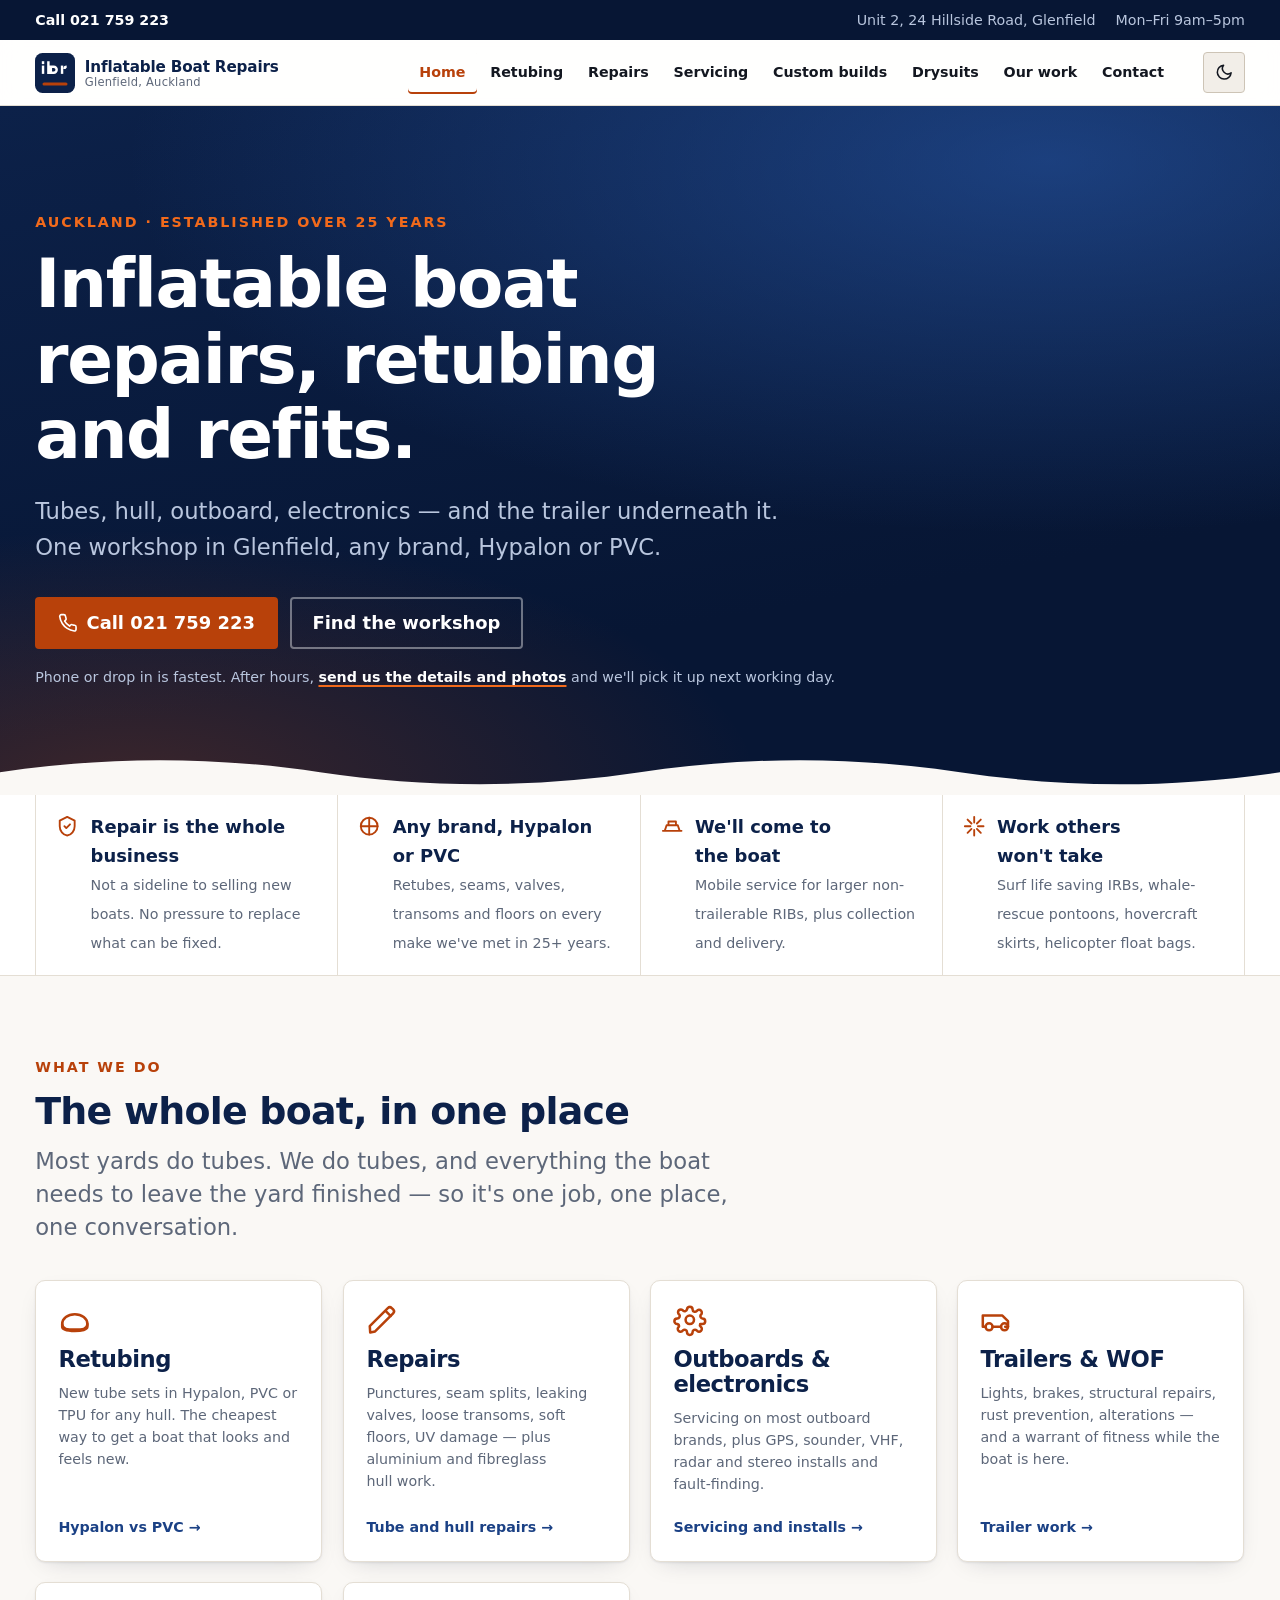
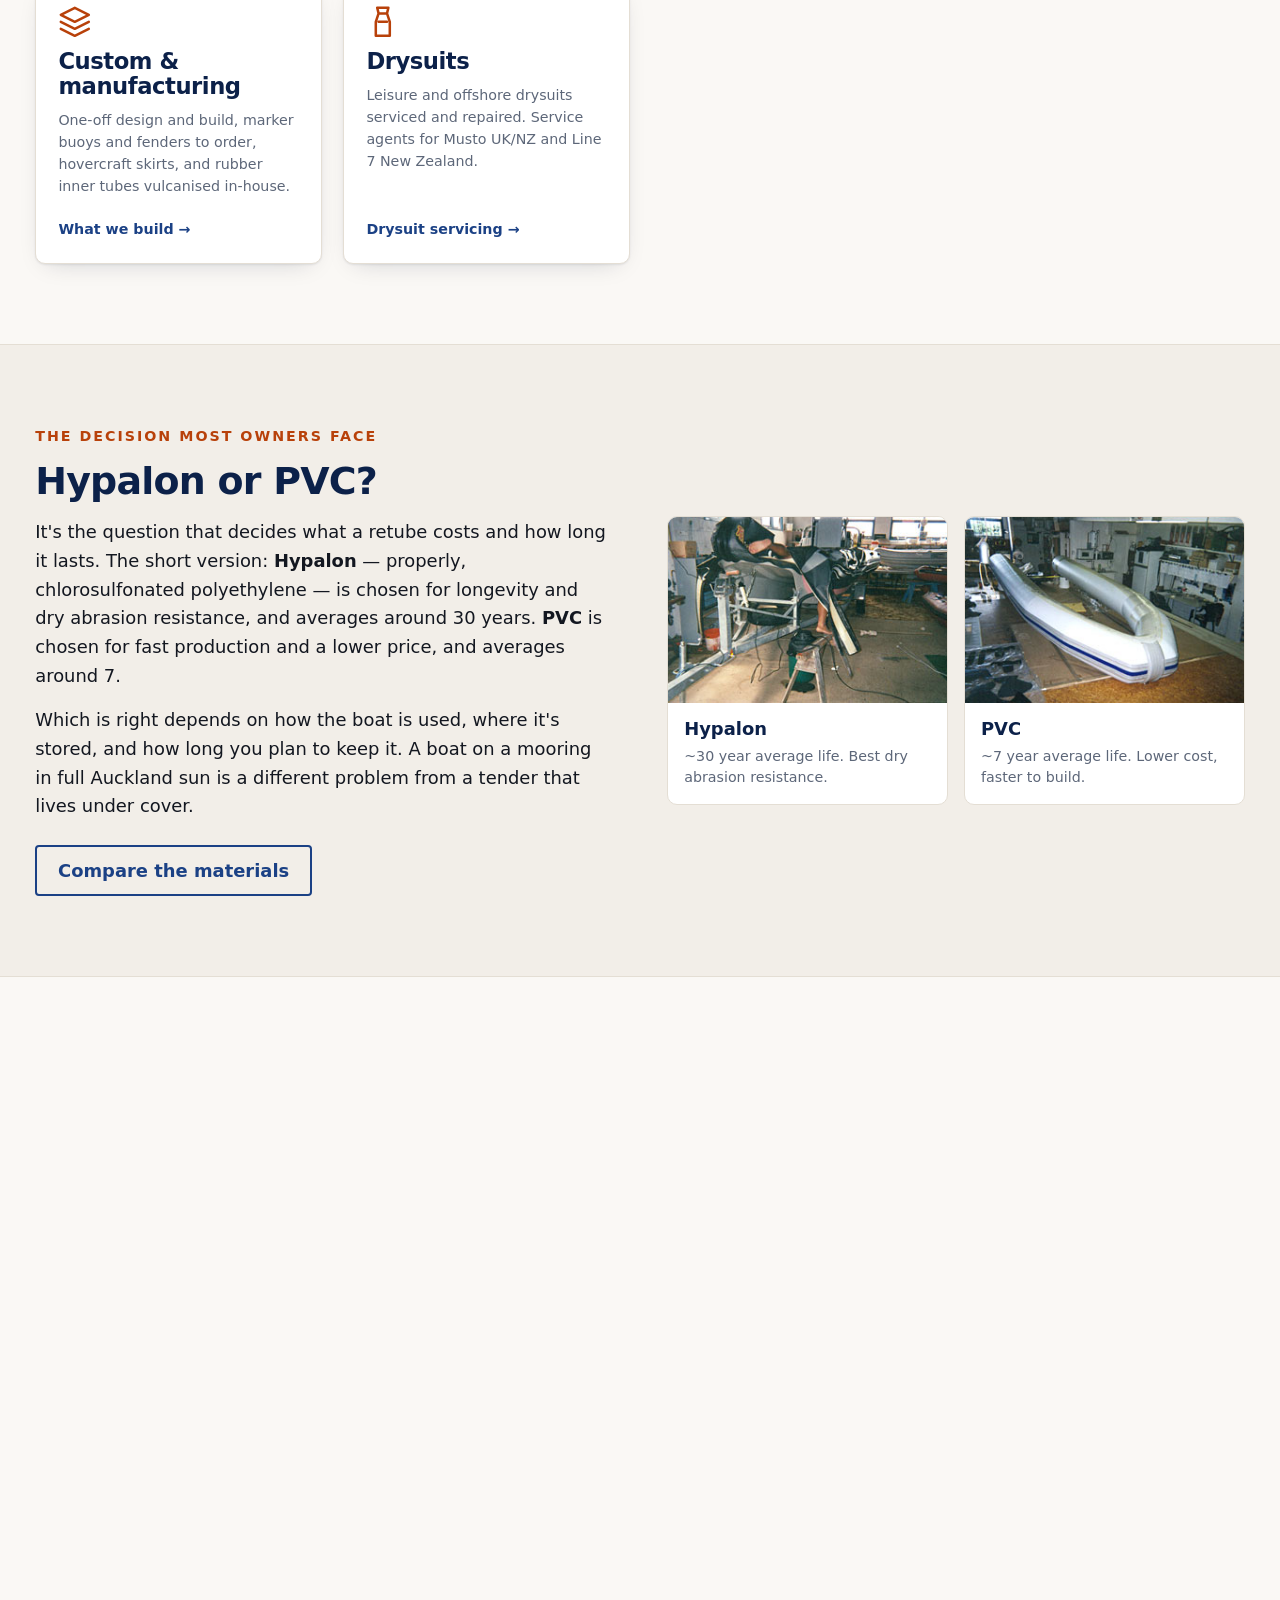
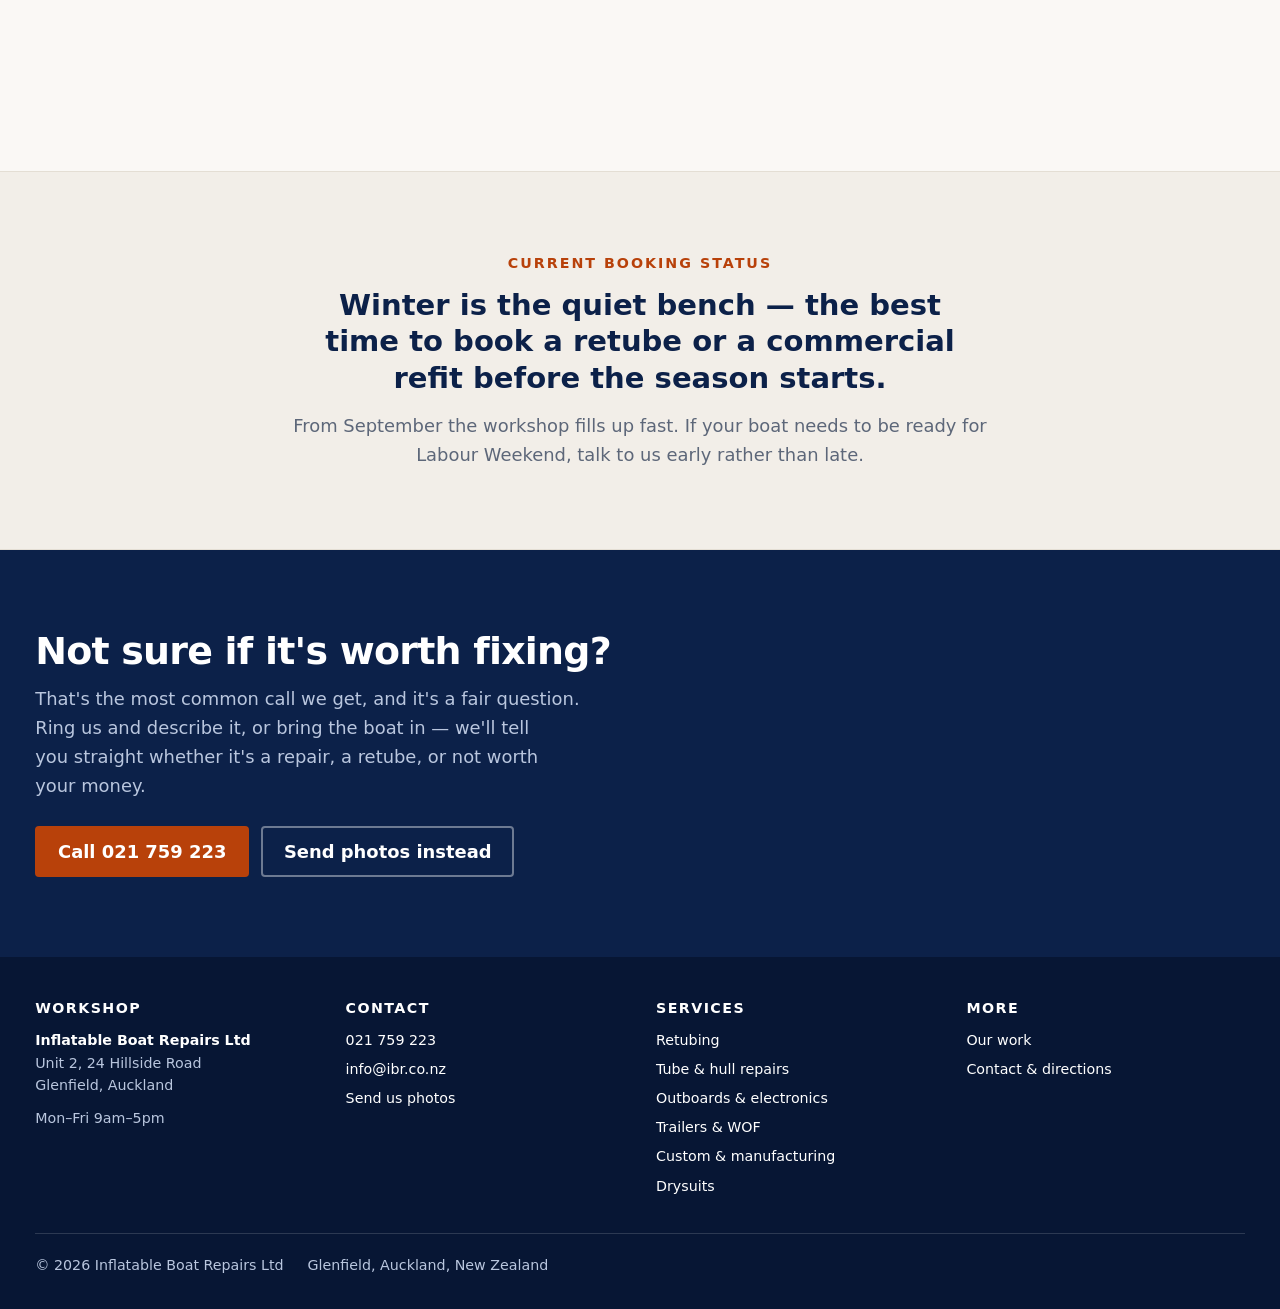
==== commit a5ffba5a: "feat: theme toggle, and a logo that holds its own in light mode Adds a light/dark toggle to the head" ====
--- a/site/index.html
+++ b/site/index.html
@@ -3,6 +3,9 @@
 <head>
 <meta charset="utf-8">
 <meta name="viewport" content="width=device-width, initial-scale=1">
+<!-- Applies a saved theme choice before first paint, so the page never
+     flashes the wrong one. Without JS the CSS falls back to the OS setting. -->
+<script>try{var t=localStorage.getItem("ibr-theme");if(t)document.documentElement.dataset.theme=t}catch(e){}</script>
 <!-- PRE-LAUNCH: remove this line before go-live. See GO-LIVE.md. -->
 <meta name="robots" content="noindex, nofollow">
 <title>Inflatable Boat Repairs — retubing and refits, Glenfield, Auckland</title>
@@ -31,17 +34,23 @@
 <header class="site-header">
   <div class="shell site-header__inner">
     <a class="logo" href="index.html" aria-label="Inflatable Boat Repairs — home">
-      <img src="assets/img/brand/logo.svg" width="128" height="72" alt="">
+      <svg class="logo__mark" viewBox="0 0 64 64" aria-hidden="true">
+        <rect class="logo__field" width="64" height="64" rx="12"/>
+        <g class="logo__letters" transform="translate(7 10) scale(0.39)">
+          <path d="M10 8h10v12H10z"/>
+          <path d="M10 26h10v34H10z"/>
+          <path fill-rule="evenodd" d="M32 8h10v52H32zM42 26h17a17 17 0 0 1 0 34H42zm10 10v14h7a7 7 0 0 0 0-14z"/>
+          <path d="M88 26h10v34H88z"/>
+          <path d="M98 40a14 14 0 0 1 14-14v10a4 4 0 0 0-4 4z"/>
+        </g>
+        <rect class="logo__bar" x="12" y="47" width="40" height="5" rx="2.5"/>
+      </svg>
       <span class="logo__text">
         <span class="logo__name">Inflatable Boat Repairs</span>
         <span class="logo__tag">Glenfield, Auckland</span>
       </span>
     </a>
 
-    <button class="nav-toggle" type="button" aria-expanded="false" aria-controls="primary-nav" hidden>
-      <svg viewBox="0 0 24 24" fill="none" stroke="currentColor" stroke-width="2.5" stroke-linecap="round" aria-hidden="true"><path d="M4 7h16M4 12h16M4 17h16"/></svg>
-      Menu
-    </button>
 
     <nav class="nav" id="primary-nav" aria-label="Primary">
       <ul>
@@ -55,6 +64,17 @@
         <li><a href="contact.html">Contact</a></li>
       </ul>
     </nav>
+
+    <div class="site-header__tools">
+      <button class="theme-toggle" type="button" hidden>
+        <svg class="icon-moon" viewBox="0 0 24 24" fill="none" stroke="currentColor" stroke-width="2" stroke-linecap="round" stroke-linejoin="round" aria-hidden="true"><path d="M21 12.8A9 9 0 1 1 11.2 3a7 7 0 0 0 9.8 9.8z"/></svg>
+        <svg class="icon-sun" viewBox="0 0 24 24" fill="none" stroke="currentColor" stroke-width="2" stroke-linecap="round" stroke-linejoin="round" aria-hidden="true"><circle cx="12" cy="12" r="4.2"/><path d="M12 2v2.5M12 19.5V22M2 12h2.5M19.5 12H22M4.9 4.9l1.8 1.8M17.3 17.3l1.8 1.8M19.1 4.9l-1.8 1.8M6.7 17.3l-1.8 1.8"/></svg>
+      </button>
+      <button class="nav-toggle" type="button" aria-expanded="false" aria-controls="primary-nav" hidden>
+        <svg viewBox="0 0 24 24" fill="none" stroke="currentColor" stroke-width="2.5" stroke-linecap="round" aria-hidden="true"><path d="M4 7h16M4 12h16M4 17h16"/></svg>
+        Menu
+      </button>
+    </div>
   </div>
 </header>
 
@@ -80,7 +100,7 @@
         <a href="contact.html#enquiry">send us the details and photos</a> and we'll pick it up next working day.
       </p>
     </div>
-    <svg class="hero__waterline" viewBox="0 0 1440 60" preserveAspectRatio="none" aria-hidden="true" focusable="false">
+    <svg class="hero__waterline" viewBox="0 0 1440 60" preserveAspectRatio="none" aria-hidden="true">
       <path fill="currentColor" d="M0 34c120-18 240-18 360 0s240 18 360 0 240-18 360 0 240 18 360 0v26H0z"/>
     </svg>
   </section>
@@ -112,13 +132,13 @@
   <section class="section">
     <div class="shell">
       <p class="eyebrow">What we do</p>
-      <h2 style="font-size:var(--step-3)">The whole boat, in one place</h2>
-      <p class="lede" style="margin-block-start:.75rem">
+      <h2 class="h-section">The whole boat, in one place</h2>
+      <p class="lede mt-xs">
         Most yards do tubes. We do tubes, and everything the boat needs to leave
         the yard finished &mdash; so it's one job, one place, one conversation.
       </p>
 
-      <div class="grid" style="margin-block-start:2.25rem">
+      <div class="grid mt-2xl">
         <article class="card">
           <svg class="card__icon" viewBox="0 0 24 24" fill="none" stroke="currentColor" stroke-width="1.8" stroke-linecap="round" stroke-linejoin="round" aria-hidden="true"><path d="M3 15c0-3.9 4-7 9-7s9 3.1 9 7-4 4-9 4-9-.1-9-4z"/><path d="M3 15v2c0 2 4 3 9 3s9-1 9-3v-2"/></svg>
           <h3>Retubing</h3>
@@ -169,8 +189,8 @@
       <div class="split">
         <div>
           <p class="eyebrow">The decision most owners face</p>
-          <h2 style="font-size:var(--step-3)">Hypalon or PVC?</h2>
-          <div class="prose" style="margin-block-start:1rem">
+          <h2 class="h-section">Hypalon or PVC?</h2>
+          <div class="prose mt-sm">
             <p>
               It's the question that decides what a retube costs and how long it
               lasts. The short version: <strong>Hypalon</strong> &mdash; properly,
@@ -185,11 +205,11 @@
               is a different problem from a tender that lives under cover.
             </p>
           </div>
-          <div class="btn-row" style="margin-block-start:1.5rem">
+          <div class="btn-row mt-md">
             <a class="btn btn--ghost" href="retubing.html">Compare the materials</a>
           </div>
         </div>
-        <div class="grid" style="gap:1rem">
+        <div class="grid gap-sm">
           <figure class="shot">
             <img src="assets/img/archive/hypalon-tube.jpg" width="300" height="197" alt="A Hypalon tube set under construction in the IBR workshop." loading="lazy" decoding="async">
             <figcaption><b>Hypalon</b><span>~30 year average life. Best dry abrasion resistance.</span></figcaption>
@@ -206,13 +226,13 @@
   <section class="section deferred">
     <div class="shell">
       <p class="eyebrow">Track record</p>
-      <h2 style="font-size:var(--step-3)">The jobs that prove the fabrication</h2>
-      <p class="lede" style="margin-block-start:.75rem">
+      <h2 class="h-section">The jobs that prove the fabrication</h2>
+      <p class="lede mt-xs">
         Anyone can patch a tube. These are the jobs that show what the workshop can
         actually make.
       </p>
 
-      <div class="grid grid--2" style="margin-block-start:2.25rem">
+      <div class="grid grid--2 mt-2xl">
         <article class="card">
           <h3>Whale rescue pontoons</h3>
           <p>
@@ -244,7 +264,7 @@
         </article>
       </div>
 
-      <div class="btn-row" style="margin-block-start:2rem">
+      <div class="btn-row mt-xl">
         <a class="btn btn--ghost" href="work.html">See the workshop</a>
       </div>
     </div>
@@ -253,12 +273,13 @@
   <!-- EDIT ME: one line, changed as the season turns. See README.md. -->
   <section class="section section--sunken">
     <div class="shell shell--narrow center">
-      <p class="eyebrow">Current booking status</p>
-      <p style="font-size:var(--step-2);font-weight:800;color:var(--brand);line-height:1.25;text-wrap:balance">
+      <h2 class="visually-hidden">Current booking status</h2>
+      <p class="eyebrow" aria-hidden="true">Current booking status</p>
+      <p class="status-line">
         Winter is the quiet bench &mdash; the best time to book a retube or a
         commercial refit before the season starts.
       </p>
-      <p style="margin-block-start:1rem;color:var(--text-muted)">
+      <p class="status-note">
         From September the workshop fills up fast. If your boat needs to be ready for
         Labour Weekend, talk to us early rather than late.
       </p>
@@ -287,9 +308,9 @@
     <div class="site-footer__grid">
       <div>
         <h2>Workshop</h2>
-        <p style="color:#fff;font-weight:700">Inflatable Boat Repairs Ltd</p>
+        <p class="footer-name">Inflatable Boat Repairs Ltd</p>
         <p>Unit 2, 24 Hillside Road<br>Glenfield, Auckland</p>
-        <p style="margin-block-start:.6rem">Mon&ndash;Fri 9am&ndash;5pm</p>
+        <p class="mt-2xs">Mon&ndash;Fri 9am&ndash;5pm</p>
       </div>
       <div>
         <h2>Contact</h2>
--- a/site/assets/css/site.css
+++ b/site/assets/css/site.css
@@ -48,8 +48,15 @@
   --rule-strong: #cdc4b6;
   --accent: var(--hi-600);
   --accent-hover: var(--hi-500);
+  /* Text that sits ON the accent. Flips with the theme, because the dark
+     theme's accent is a light orange that white text cannot sit on. */
+  --accent-ink: #ffffff;
   --link: var(--navy-600);
   --brand: var(--navy-800);
+  /* The logo badge inverts between themes so it always reads as a solid
+     block against the header. */
+  --brand-field: var(--navy-800);
+  --brand-on-field: #ffffff;
   --focus: var(--hi-500);
   --shadow: 0 1px 2px rgb(7 22 52 / 8%), 0 8px 24px -12px rgb(7 22 52 / 22%);
   --shadow-lift: 0 2px 4px rgb(7 22 52 / 10%), 0 16px 40px -16px rgb(7 22 52 / 30%);
@@ -89,8 +96,11 @@
     --rule-strong: #35476b;
     --accent: #ff8b4a;
     --accent-hover: #ffa370;
+    --accent-ink: #24140a;
     --link: #8db4f0;
     --brand: #d7e4fb;
+    --brand-field: #e8eefb;
+    --brand-on-field: #0c2149;
     --focus: #ff8b4a;
     --shadow: 0 1px 2px rgb(0 0 0 / 40%), 0 8px 24px -12px rgb(0 0 0 / 70%);
     --shadow-lift: 0 2px 4px rgb(0 0 0 / 50%), 0 16px 40px -16px rgb(0 0 0 / 80%);
@@ -110,8 +120,11 @@
   --rule-strong: #35476b;
   --accent: #ff8b4a;
   --accent-hover: #ffa370;
+  --accent-ink: #24140a;
   --link: #8db4f0;
   --brand: #d7e4fb;
+  --brand-field: #e8eefb;
+  --brand-on-field: #0c2149;
   --focus: #ff8b4a;
   --shadow: 0 1px 2px rgb(0 0 0 / 40%), 0 8px 24px -12px rgb(0 0 0 / 70%);
   --shadow-lift: 0 2px 4px rgb(0 0 0 / 50%), 0 16px 40px -16px rgb(0 0 0 / 80%);
@@ -127,6 +140,12 @@
 
 * {
   margin: 0;
+}
+
+/* A class with a display value outranks the UA's [hidden] rule, which would
+   otherwise leave the honeypot field and the JS-only buttons on screen. */
+[hidden] {
+  display: none !important;
 }
 
 html {
@@ -316,7 +335,7 @@
   z-index: 100;
   padding: 0.7rem 1.1rem;
   background: var(--accent);
-  color: #fff;
+  color: var(--accent-ink);
   font-weight: 700;
   border-radius: var(--radius);
   transform: translateY(-160%);
@@ -374,7 +393,8 @@
   & .site-header__inner {
     display: flex;
     align-items: center;
-    gap: 1rem;
+    flex-wrap: wrap;
+    gap: 0.5rem 1rem;
     padding-block: 0.7rem;
   }
 }
@@ -390,10 +410,26 @@
   flex: 0 1 auto;
   min-width: 0;
 
-  & :is(svg, img) {
-    width: 2.6rem;
-    height: auto;
+  /* A solid brand badge rather than bare letterforms — at header size the
+     outline mark had no presence against a white page. Inlined (not an <img>)
+     so it follows the theme toggle; an <img>-referenced SVG only ever sees
+     the OS setting. */
+  & .logo__mark {
+    width: 2.5rem;
+    height: 2.5rem;
     flex: none;
+  }
+
+  & .logo__field {
+    fill: var(--brand-field);
+  }
+
+  & .logo__letters {
+    fill: var(--brand-on-field);
+  }
+
+  & .logo__bar {
+    fill: var(--accent);
   }
 
   & .logo__text {
@@ -435,8 +471,57 @@
   }
 }
 
+.site-header__tools {
+  display: flex;
+  align-items: center;
+  gap: 0.5rem;
+  margin-inline-start: auto;
+  flex: none;
+
+  @media (width >= 60rem) {
+    margin-inline-start: 0.75rem;
+  }
+}
+
+.theme-toggle {
+  display: grid;
+  place-items: center;
+  inline-size: 2.6rem;
+  block-size: 2.6rem;
+  padding: 0;
+  background: var(--bg-sunken);
+  border: 1px solid var(--rule-strong);
+  border-radius: var(--radius);
+  color: var(--text);
+  cursor: pointer;
+
+  & svg {
+    inline-size: 1.15rem;
+    block-size: 1.15rem;
+  }
+
+  /* Show the icon for the theme you'd switch TO. */
+  & .icon-sun {
+    display: none;
+  }
+
+  &[data-theme="dark"] {
+    & .icon-sun {
+      display: block;
+    }
+
+    & .icon-moon {
+      display: none;
+    }
+  }
+
+  &:hover {
+    border-color: var(--accent);
+    color: var(--accent);
+  }
+}
+
 .nav-toggle {
-  margin-inline-start: auto;
   display: inline-flex;
   align-items: center;
   gap: 0.5rem;
@@ -552,7 +637,7 @@
 
 .btn--primary {
   background: var(--accent);
-  color: #fff;
+  color: var(--accent-ink);
 
   &:hover {
     background: var(--accent-hover);
@@ -624,6 +709,12 @@
     max-width: 17ch;
   }
 
+  /* --accent is tuned for dark-on-light and only reaches 3.2:1 against the
+     hero. The lighter orange clears AA here. */
+  & .eyebrow {
+    color: var(--hi-400);
+  }
+
   & .hero__lede {
     font-size: var(--step-1);
     color: var(--text-invert-muted);
@@ -874,9 +965,19 @@
   grid-template-columns: repeat(auto-fill, minmax(min(15rem, 100%), 1fr));
   list-style: none;
   padding: 0;
+
+  /* Grid already stretches each <li> to its row height, but the figure inside
+     only took its content height — so cards in a row ended up ragged. Making
+     the li a grid container stretches the figure to fill it, which levels
+     every card in a row to the tallest without affecting other rows. */
+  & > li {
+    display: grid;
+  }
 }
 
 .shot {
+  /* Containing block for the .shot__btn overlay. */
+  position: relative;
   margin: 0;
   background: var(--bg-raised);
   border: 1px solid var(--rule);
@@ -907,15 +1008,56 @@
   }
 }
 
+/* Progressive: the photo is always in the page, and this control only appears
+   once the script can actually open the lightbox. It then covers the photo, so
+   the picture itself is the thing you click — the label lives in the
+   accessible name rather than on screen. */
 .shot__btn {
-  padding: 0;
+  position: absolute;
+  inset-block-start: 0;
+  inset-inline-start: 0;
+  inline-size: 100%;
+  aspect-ratio: 3 / 2;
+  padding: 0.6rem;
   border: 0;
-  background: none;
+  background: transparent;
   cursor: zoom-in;
-  display: block;
-  width: 100%;
+  display: grid;
+  place-items: end end;
   font: inherit;
-  color: inherit;
+  color: #fff;
+
+  & .shot__zoom {
+    display: grid;
+    place-items: center;
+    inline-size: 2rem;
+    block-size: 2rem;
+    border-radius: 999px;
+    background: rgb(7 22 52 / 55%);
+    backdrop-filter: blur(2px);
+    opacity: 0;
+    transform: scale(0.9);
+    transition: opacity 120ms ease, transform 120ms ease;
+  }
+
+  & svg {
+    inline-size: 1.05rem;
+    block-size: 1.05rem;
+  }
+
+  &:hover .shot__zoom,
+  &:focus-visible .shot__zoom {
+    opacity: 1;
+    transform: scale(1);
+  }
+}
+
+/* Touch has no hover, so keep the affordance permanently visible there. */
+@media (hover: none) {
+  .shot__btn .shot__zoom {
+    opacity: 1;
+    transform: none;
+  }
 }
 
 /* Archive photos are 400px scans — never upscale them past honest size. */
@@ -937,6 +1079,11 @@
   max-height: calc(100dvh - 2rem);
   color: var(--text);
 
+  /* The reset's `* { margin: 0 }` outranks the UA's `dialog { margin: auto }`,
+     which is what centres a modal dialog — without this it pins to the top
+     left corner. */
+  margin: auto;
+
   &::backdrop {
     background: rgb(4 9 20 / 82%);
     backdrop-filter: blur(3px);
@@ -956,7 +1103,7 @@
   }
 
   & .lightbox__cap {
-    padding: 1rem 1.1rem;
+    padding: 1rem 1.1rem 0.75rem;
     font-size: var(--step--1);
     color: var(--text-muted);
 
@@ -964,6 +1111,43 @@
       display: block;
       color: var(--brand);
       font-size: var(--step-0);
+    }
+  }
+
+  & .lightbox__bar {
+    display: flex;
+    align-items: center;
+    justify-content: space-between;
+    gap: 0.5rem;
+    padding: 0.5rem 0.6rem 0.6rem;
+    border-block-start: 1px solid var(--rule);
+  }
+
+  & .lightbox__count {
+    font-size: var(--step--1);
+    font-variant-numeric: tabular-nums;
+    color: var(--text-muted);
+  }
+
+  & .lightbox__nav {
+    display: grid;
+    place-items: center;
+    inline-size: 2.75rem;
+    block-size: 2.75rem;
+    border: 1px solid var(--rule-strong);
+    border-radius: var(--radius);
+    background: var(--bg-raised);
+    color: var(--link);
+    cursor: pointer;
+
+    & svg {
+      inline-size: 1.2rem;
+      block-size: 1.2rem;
+    }
+
+    &:hover {
+      border-color: var(--accent);
+      color: var(--accent);
     }
   }
 
@@ -975,9 +1159,9 @@
     color: #fff;
     border: 0;
     border-radius: 999px;
-    width: 2.2rem;
-    height: 2.2rem;
-    font-size: 1.2rem;
+    width: 2.75rem;
+    height: 2.75rem;
+    font-size: 1.35rem;
     cursor: pointer;
     line-height: 1;
   }
@@ -1270,3 +1454,64 @@
   font-variant-numeric: tabular-nums;
   white-space: nowrap;
 }
+
+/* --- Spacing and heading utilities -------------------------------------- */
+/* Small, explicit set. Used instead of inline style attributes so the markup
+   stays free of presentation and the HTML validator has nothing to chew on. */
+
+.mt-0 { margin-block-start: 0; }
+.mt-2xs { margin-block-start: 0.6rem; }
+.mt-xs { margin-block-start: 0.75rem; }
+.mt-sm { margin-block-start: 1rem; }
+.mt-md { margin-block-start: 1.5rem; }
+.mt-lg { margin-block-start: 1.75rem; }
+.mt-xl { margin-block-start: 2rem; }
+.mt-2xl { margin-block-start: 2.25rem; }
+.mt-3xl { margin-block-start: 2.5rem; }
+
+.mb-md { margin-block-end: 1.75rem; }
+.mb-lg { margin-block-end: 2rem; }
+
+.pt-0 { padding-block-start: 0; }
+.pt-xl { padding-block-start: 2rem; }
+
+.gap-sm { gap: 1rem; }
+
+/* Section headings sit one step below the page title. */
+.h-section { font-size: var(--step-3); }
+
+/* Page titles on interior pages. */
+.h-page {
+  font-size: var(--step-4);
+
+  &.w-18 { max-width: 18ch; }
+  &.w-20 { max-width: 20ch; }
+  &.w-22 { max-width: 22ch; }
+}
+
+/* A left-aligned reading column inside a full-width section. */
+.panel {
+  width: 100%;
+  max-width: 46rem;
+  margin-inline: 0;
+}
+
+/* Footer address line — inherits the footer's muted colour otherwise. */
+.footer-name {
+  color: #fff;
+  font-weight: 700;
+}
+
+/* The one-line seasonal booking message on the home page. */
+.status-line {
+  font-size: var(--step-2);
+  font-weight: 800;
+  color: var(--brand);
+  line-height: 1.25;
+  text-wrap: balance;
+}
+
+.status-note {
+  margin-block-start: 1rem;
+  color: var(--text-muted);
+}
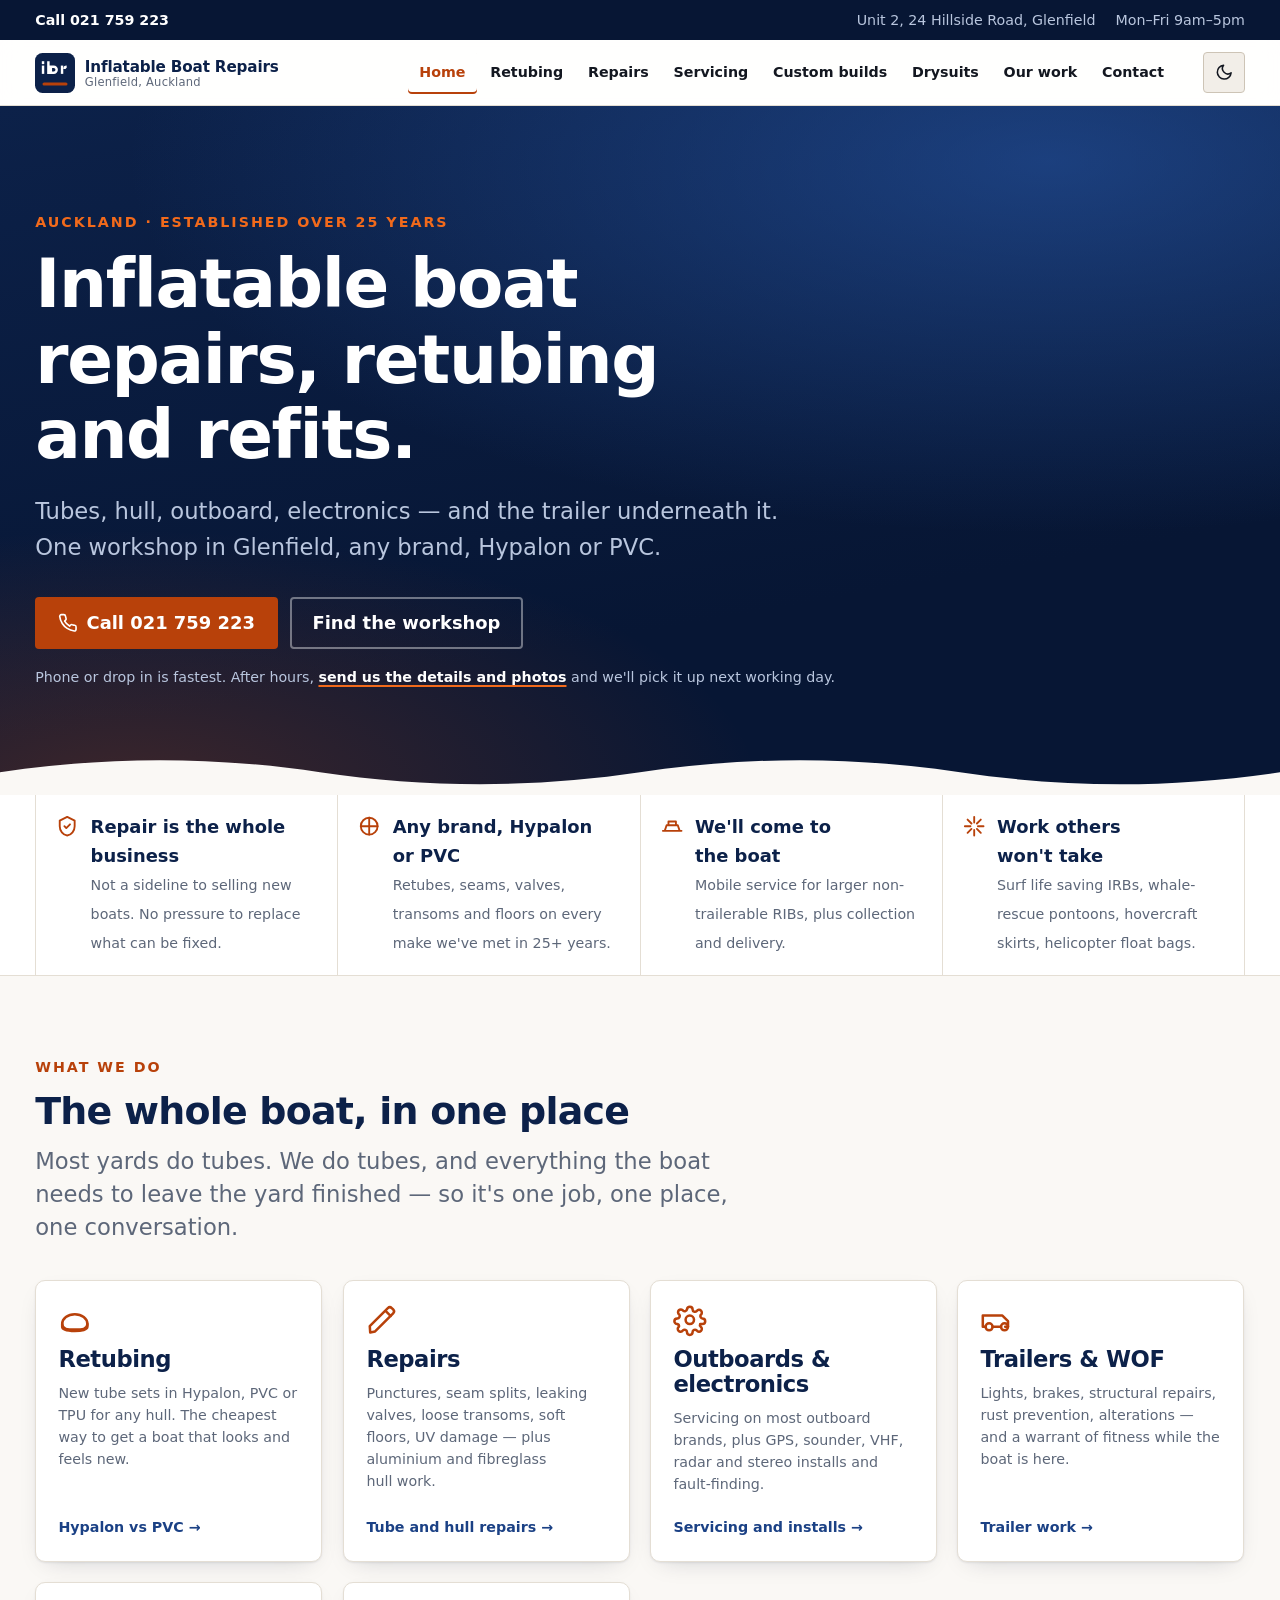
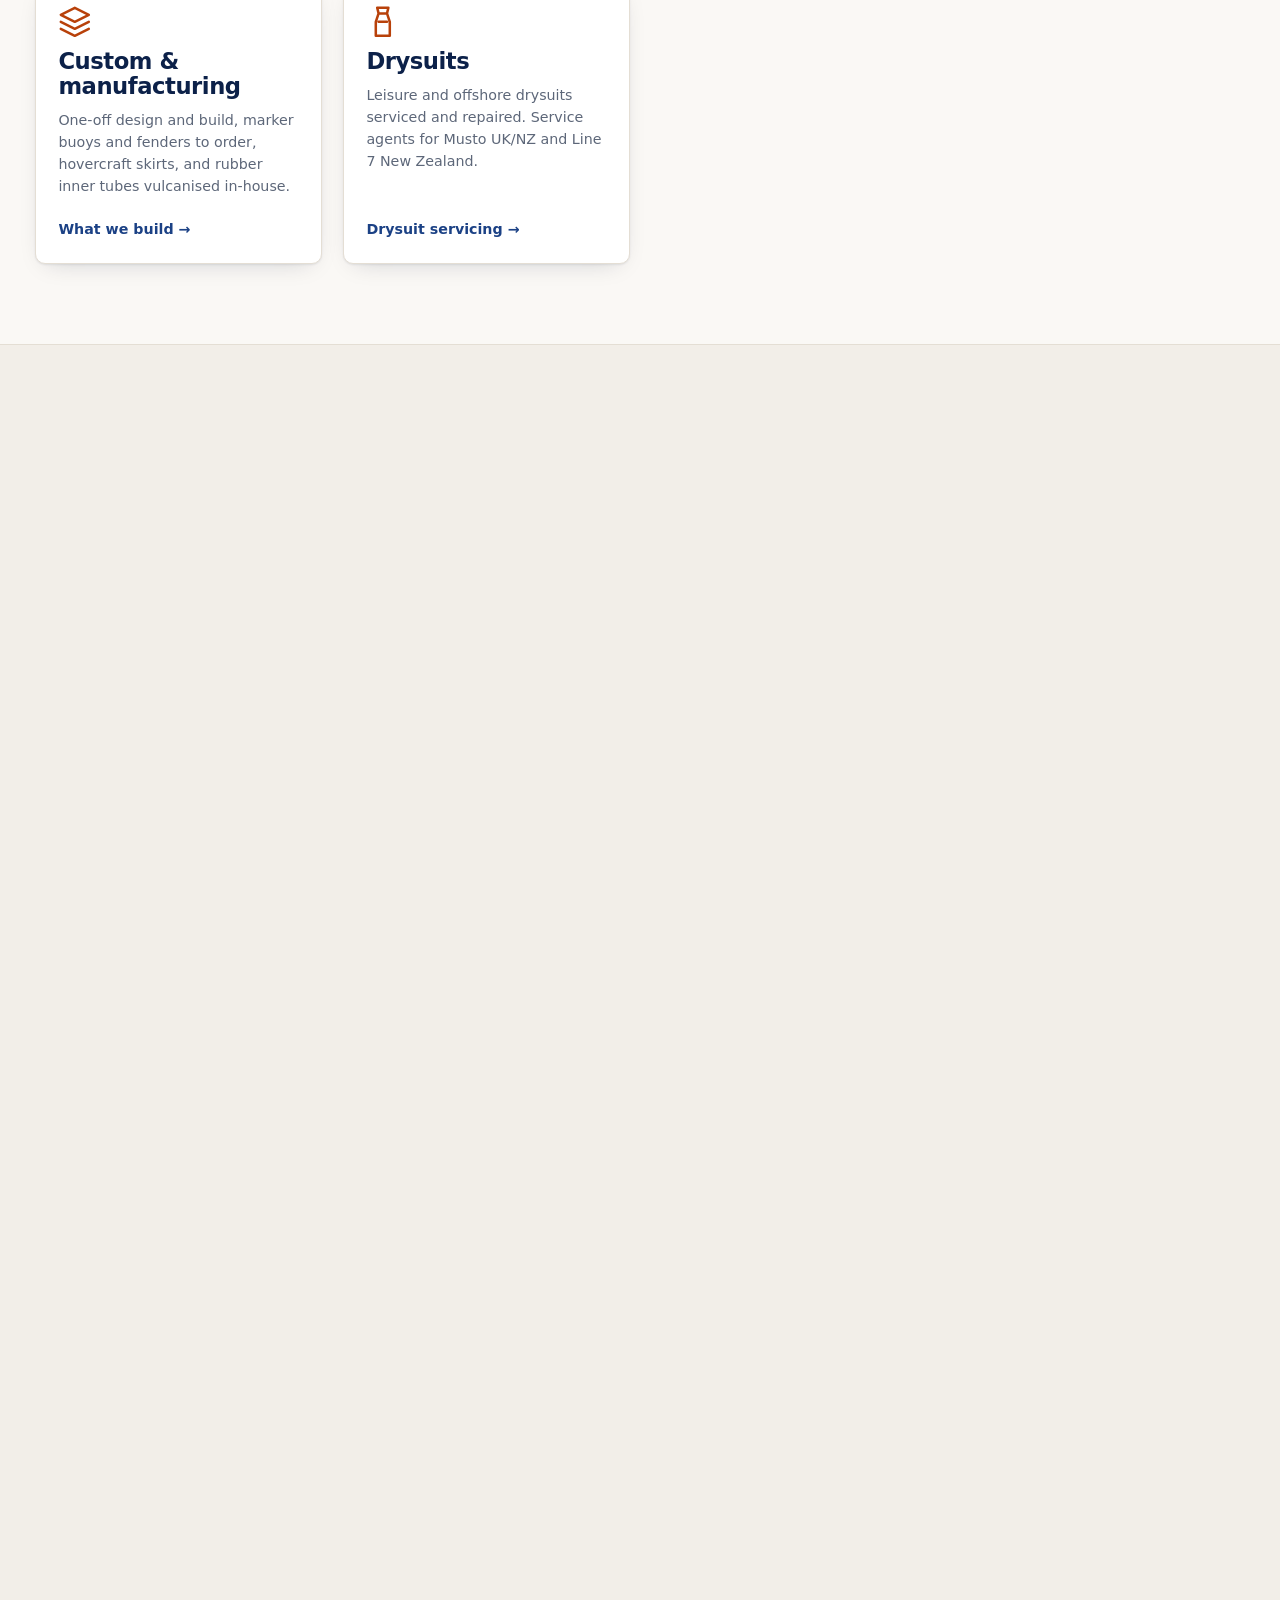
==== commit fa2eb4e4: "fix(header): keep the header on one row at 375px With the theme button added alongside it, the word " ====
--- a/site/index.html
+++ b/site/index.html
@@ -70,9 +70,9 @@
         <svg class="icon-moon" viewBox="0 0 24 24" fill="none" stroke="currentColor" stroke-width="2" stroke-linecap="round" stroke-linejoin="round" aria-hidden="true"><path d="M21 12.8A9 9 0 1 1 11.2 3a7 7 0 0 0 9.8 9.8z"/></svg>
         <svg class="icon-sun" viewBox="0 0 24 24" fill="none" stroke="currentColor" stroke-width="2" stroke-linecap="round" stroke-linejoin="round" aria-hidden="true"><circle cx="12" cy="12" r="4.2"/><path d="M12 2v2.5M12 19.5V22M2 12h2.5M19.5 12H22M4.9 4.9l1.8 1.8M17.3 17.3l1.8 1.8M19.1 4.9l-1.8 1.8M6.7 17.3l-1.8 1.8"/></svg>
       </button>
-      <button class="nav-toggle" type="button" aria-expanded="false" aria-controls="primary-nav" hidden>
+      <button class="nav-toggle" type="button" aria-expanded="false" aria-controls="primary-nav" aria-label="Menu" hidden>
         <svg viewBox="0 0 24 24" fill="none" stroke="currentColor" stroke-width="2.5" stroke-linecap="round" aria-hidden="true"><path d="M4 7h16M4 12h16M4 17h16"/></svg>
-        Menu
+        <span class="nav-toggle__label">Menu</span>
       </button>
     </div>
   </div>
--- a/site/assets/css/site.css
+++ b/site/assets/css/site.css
@@ -524,6 +524,7 @@
 .nav-toggle {
   display: inline-flex;
   align-items: center;
+  justify-content: center;
   gap: 0.5rem;
   font: inherit;
   font-weight: 700;
@@ -532,11 +533,29 @@
   background: var(--bg-sunken);
   border: 1px solid var(--rule-strong);
   border-radius: var(--radius);
-  padding: 0.5rem 0.8rem;
+  /* Square and icon-only on small screens: with the theme button alongside,
+     the word "Menu" pushed the header onto a second line at 375px. */
+  inline-size: 2.6rem;
+  block-size: 2.6rem;
+  padding: 0;
   cursor: pointer;
 
+  & .nav-toggle__label {
+    display: none;
+  }
+
+  @media (width >= 27rem) {
+    inline-size: auto;
+    block-size: auto;
+    padding: 0.5rem 0.8rem;
+
+    & .nav-toggle__label {
+      display: inline;
+    }
+  }
+
   & svg {
-    width: 1.05rem;
+    width: 1.15rem;
   }
 
   @media (width >= 60rem) {
